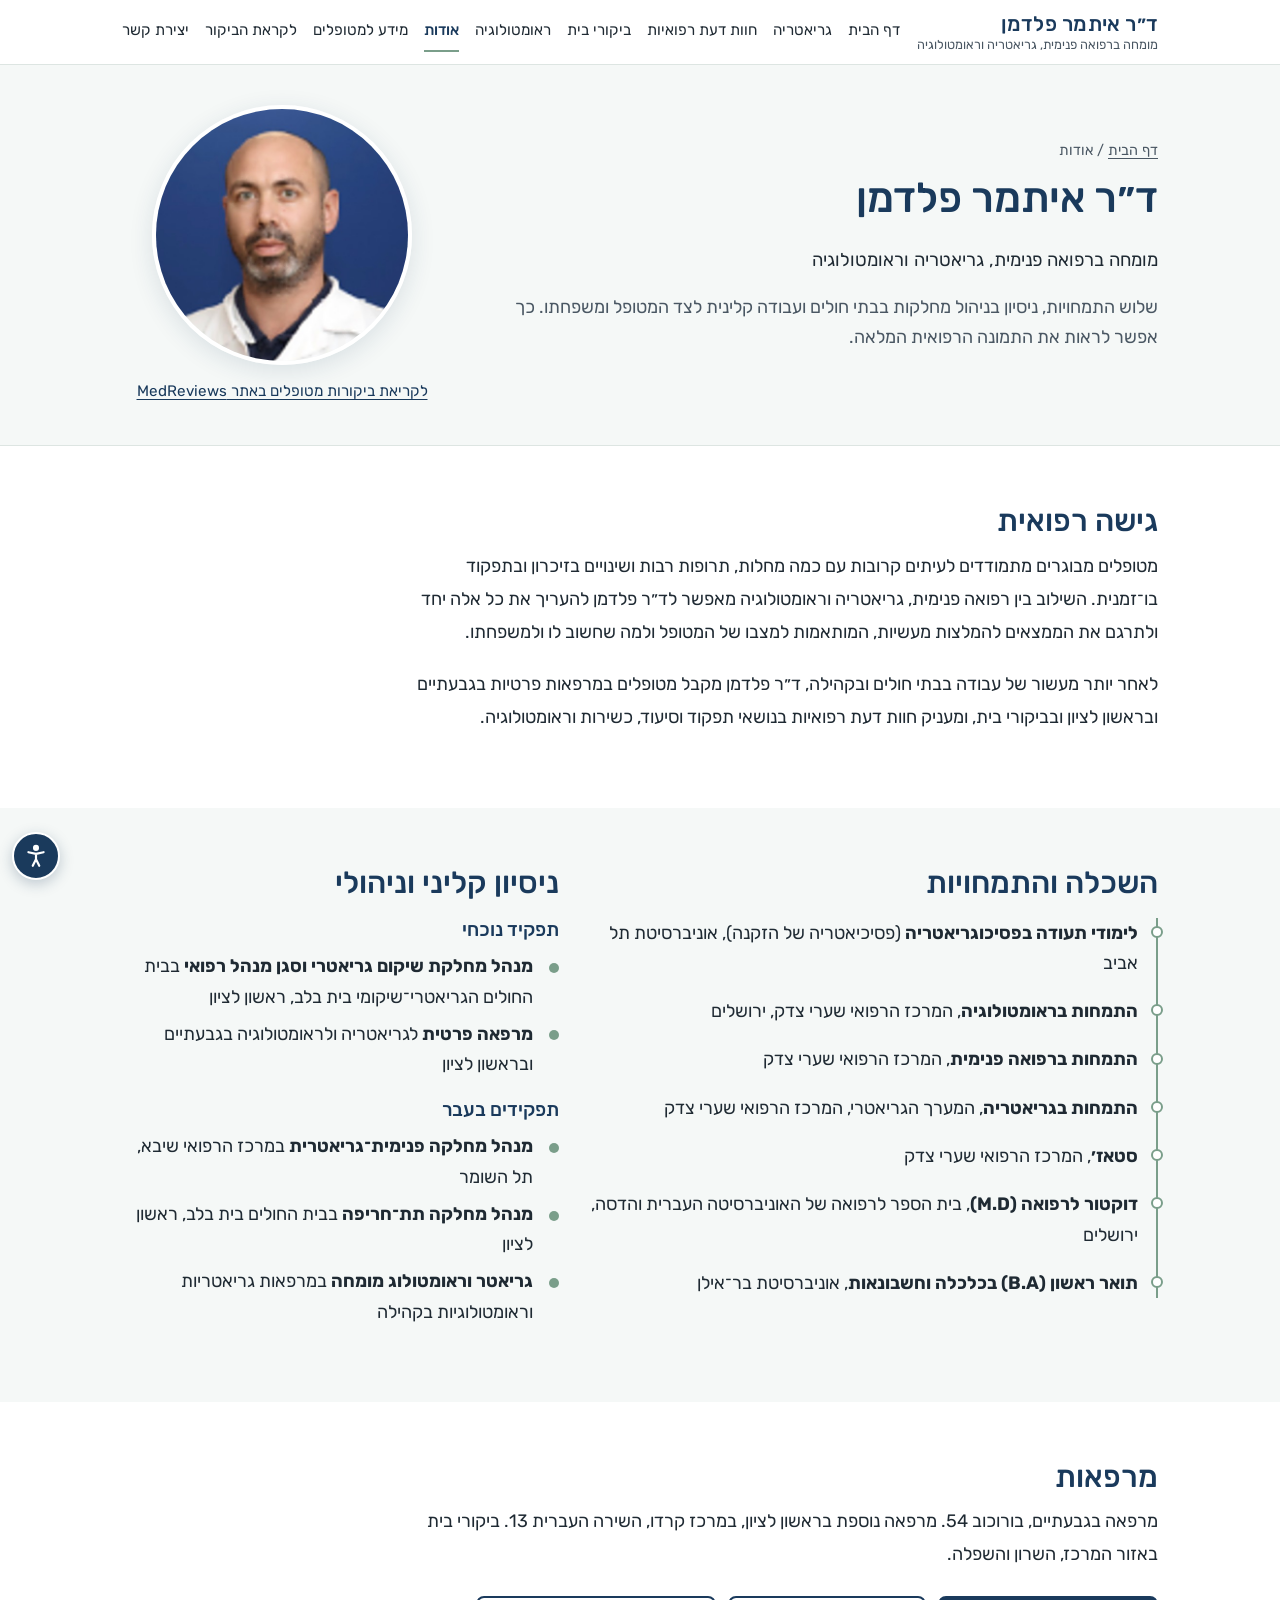
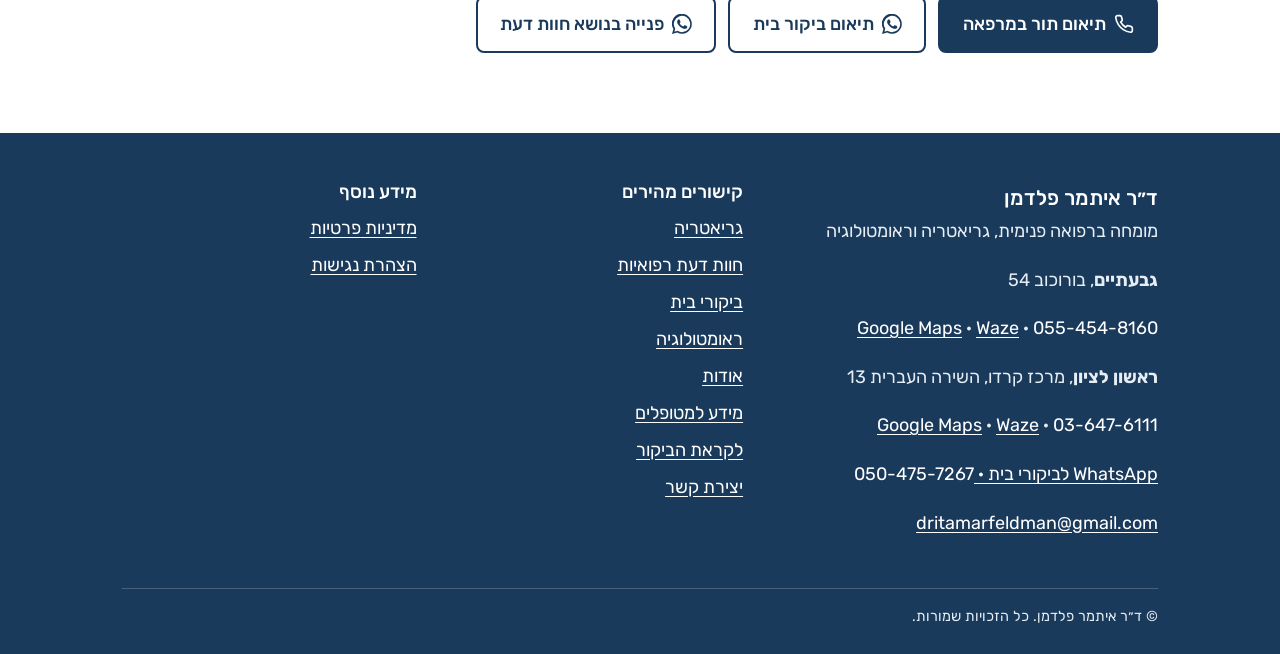
==== site/about/index.html @ 25ac4cb6 "Preview release (noindex) for sharing, approved by Dr. Feldman 2026-10-18 Co-Authored-By: Claude Opu" ====
<!doctype html>
<html lang="he" dir="rtl">
<head>
<meta charset="utf-8">
<meta name="viewport" content="width=device-width, initial-scale=1">
<meta name="robots" content="noindex, nofollow">
<title>אודות ד״ר איתמר פלדמן | רפואה פנימית, גריאטריה וראומטולוגיה</title>
<meta name="description" content="ד״ר איתמר פלדמן, מומחה ברפואה פנימית, גריאטריה וראומטולוגיה. בוגר האוניברסיטה העברית, התמחויות במרכז הרפואי שערי צדק, מנהל מחלקה בבית החולים בית בלב, ובעבר מנהל מחלקה פנימית־גריאטרית במרכז הרפואי שיבא.">
<meta name="theme-color" content="#1a3a5c">
<link rel="preconnect" href="https://fonts.googleapis.com">
<link rel="preconnect" href="https://fonts.gstatic.com" crossorigin>
<link rel="stylesheet" href="https://fonts.googleapis.com/css2?family=Rubik:wght@400;500&display=swap">
<link rel="stylesheet" href="../assets/style.css">
<link rel="icon" href="../assets/favicon.svg" type="image/svg+xml">
<script>try{(JSON.parse(localStorage.getItem("a11y"))||[]).forEach(function(c){document.documentElement.classList.add("a11y-"+c)})}catch(e){}</script>

</head>
<body>
<a class="skip-link" href="#main">דילוג לתוכן הראשי</a>
<button type="button" class="a11y-toggle" aria-expanded="false" aria-controls="a11y-panel" aria-label="התאמות נגישות"><svg viewBox="0 0 24 24" fill="none" stroke="currentColor" stroke-width="2" stroke-linecap="round" stroke-linejoin="round" aria-hidden="true"><circle cx="12" cy="4.5" r="1.8" fill="currentColor"/><path d="M5 8.5l7 1.5 7-1.5M12 10v5m0 0l-3 6m3-6l3 6"/></svg></button>
<div class="a11y-panel" id="a11y-panel" hidden role="dialog" aria-label="התאמות נגישות">
  <p class="sheet-title">התאמות נגישות</p>
  <button type="button" class="a11y-opt" data-a11y="contrast" aria-pressed="false">ניגודיות גבוהה</button>
  <button type="button" class="a11y-opt" data-a11y="links" aria-pressed="false">הדגשת קישורים</button>
  <button type="button" class="a11y-opt" data-a11y="text" aria-pressed="false">הגדלת טקסט</button>
  <button type="button" class="a11y-reset">איפוס</button>
  <a href="../accessibility/">הצהרת נגישות</a>
</div>
<header class="site-header">
  <div class="wrap header-row">
    <a class="logo" href="../" aria-label="ד״ר איתמר פלדמן, דף הבית">
      <span class="logo-name">ד״ר איתמר פלדמן</span>
      <span class="logo-sub">מומחה ברפואה פנימית, גריאטריה וראומטולוגיה</span>
    </a>
    <button class="menu-toggle" type="button" aria-expanded="false" aria-controls="main-nav"><svg viewBox="0 0 24 24" fill="none" stroke="currentColor" stroke-width="2" stroke-linecap="round" aria-hidden="true"><path d="M3 6h18M3 12h18M3 18h18"/></svg><span>תפריט</span></button>
    <nav id="main-nav" class="main-nav" aria-label="ניווט ראשי">
      <ul>
<li><a href="../">דף הבית</a></li>
<li><a href="../geriatrics/">גריאטריה</a></li>
<li><a href="../medical-opinions/">חוות דעת רפואיות</a></li>
<li><a href="../home-visits/">ביקורי בית</a></li>
<li><a href="../rheumatology/">ראומטולוגיה</a></li>
<li><a href="../about/" aria-current="page">אודות</a></li>
<li><a href="../patient-info/">מידע למטופלים</a></li>
<li><a href="../before-visit/">לקראת הביקור</a></li>
<li><a href="../contact/">יצירת קשר</a></li>
      </ul>
    </nav>
  </div>
</header>
<main id="main" tabindex="-1">
<header class="page-head">
  <div class="wrap hero-grid">
    <div>
      <p class="breadcrumb"><a href="../">דף הבית</a> / אודות</p>
      <h1>ד״ר איתמר פלדמן</h1>
      <p class="hero-spec">מומחה ברפואה פנימית, גריאטריה וראומטולוגיה</p>
      <p class="lead">שלוש התמחויות, ניסיון בניהול מחלקות בבתי חולים ועבודה קלינית לצד המטופל ומשפחתו. כך אפשר לראות את התמונה הרפואית המלאה.</p>
    </div>
    <div class="portrait-block">
      <img class="portrait" src="../assets/portrait.jpg" width="260" height="260" alt="ד״ר איתמר פלדמן">
      <a class="reviews-link" href="https://www.medreviews.co.il/provider/dr-feldman-itamar" rel="noopener" target="_blank" data-event="click_medreviews">לקריאת ביקורות מטופלים באתר MedReviews</a>
    </div>
  </div>
</header>

<section class="section">
  <div class="wrap prose">
    <h2>גישה רפואית</h2>
    <p>מטופלים מבוגרים מתמודדים לעיתים קרובות עם כמה מחלות, תרופות רבות ושינויים בזיכרון ובתפקוד בו־זמנית. השילוב בין רפואה פנימית, גריאטריה וראומטולוגיה מאפשר לד״ר פלדמן להעריך את כל אלה יחד ולתרגם את הממצאים להמלצות מעשיות, המותאמות למצבו של המטופל ולמה שחשוב לו ולמשפחתו.</p>
    <p>לאחר יותר מעשור של עבודה בבתי חולים ובקהילה, ד״ר פלדמן מקבל מטופלים במרפאות פרטיות בגבעתיים ובראשון לציון ובביקורי בית, ומעניק חוות דעת רפואיות בנושאי תפקוד וסיעוד, כשירות וראומטולוגיה.</p>
  </div>
</section>

<section class="section section-alt">
  <div class="wrap split">
    <div>
      <h2>השכלה והתמחויות</h2>
      <ul class="timeline">
        <li><strong>לימודי תעודה בפסיכוגריאטריה</strong> (פסיכיאטריה של הזקנה), אוניברסיטת תל אביב</li>
        <li><strong>התמחות בראומטולוגיה</strong>, המרכז הרפואי שערי צדק, ירושלים</li>
        <li><strong>התמחות ברפואה פנימית</strong>, המרכז הרפואי שערי צדק</li>
        <li><strong>התמחות בגריאטריה</strong>, המערך הגריאטרי, המרכז הרפואי שערי צדק</li>
        <li><strong>סטאז׳</strong>, המרכז הרפואי שערי צדק</li>
        <li><strong>דוקטור לרפואה (M.D)</strong>, בית הספר לרפואה של האוניברסיטה העברית והדסה, ירושלים</li>
        <li><strong>תואר ראשון (B.A) בכלכלה וחשבונאות</strong>, אוניברסיטת בר־אילן</li>
      </ul>
    </div>
    <div>
      <h2>ניסיון קליני וניהולי</h2>
      <h3>תפקיד נוכחי</h3>
      <ul class="checklist">
        <li><strong>מנהל מחלקת שיקום גריאטרי וסגן מנהל רפואי</strong> בבית החולים הגריאטרי־שיקומי בית בלב, ראשון לציון</li>
        <li><strong>מרפאה פרטית</strong> לגריאטריה ולראומטולוגיה בגבעתיים ובראשון לציון</li>
      </ul>
      <h3>תפקידים בעבר</h3>
      <ul class="checklist">
        <li><strong>מנהל מחלקה פנימית־גריאטרית</strong> במרכז הרפואי שיבא, תל השומר</li>
        <li><strong>מנהל מחלקה תת־חריפה</strong> בבית החולים בית בלב, ראשון לציון</li>
        <li><strong>גריאטר וראומטולוג מומחה</strong> במרפאות גריאטריות וראומטולוגיות בקהילה</li>
      </ul>
    </div>
  </div>
</section>

<section class="section">
  <div class="wrap prose">
    <h2>מרפאות</h2>
    <p>מרפאה בגבעתיים, בורוכוב 54. מרפאה נוספת בראשון לציון, במרכז קרדו, השירה העברית 13. ביקורי בית באזור המרכז, השרון והשפלה.</p>
    <div class="btn-stack">
      <a class="btn btn-primary" href="tel:+972554548160" data-event="click_phone_givatayim"><svg viewBox="0 0 24 24" fill="none" stroke="currentColor" stroke-width="2" stroke-linecap="round" stroke-linejoin="round" aria-hidden="true"><path d="M22 16.9v3a2 2 0 0 1-2.2 2 19.8 19.8 0 0 1-8.6-3.1 19.5 19.5 0 0 1-6-6A19.8 19.8 0 0 1 2.1 4.2 2 2 0 0 1 4.1 2h3a2 2 0 0 1 2 1.7c.1.9.4 1.8.7 2.7a2 2 0 0 1-.5 2.1L8 9.8a16 16 0 0 0 6 6l1.3-1.3a2 2 0 0 1 2.1-.4c.9.3 1.8.6 2.7.7a2 2 0 0 1 1.7 2z"/></svg>תיאום תור במרפאה</a>
      <a class="btn btn-outline" href="https://wa.me/972504757267?text=%D7%A9%D7%9C%D7%95%D7%9D%20%D7%93%D7%B4%D7%A8%20%D7%A4%D7%9C%D7%93%D7%9E%D7%9F%2C%20%D7%90%D7%A0%D7%99%20%D7%9E%D7%A2%D7%95%D7%A0%D7%99%D7%99%D7%9F%2F%D7%AA%20%D7%9C%D7%AA%D7%90%D7%9D%20%D7%91%D7%99%D7%A7%D7%95%D7%A8%20%D7%91%D7%99%D7%AA." data-event="click_whatsapp_home_visit"><svg viewBox="0 0 24 24" fill="currentColor" aria-hidden="true"><path d="M17.5 14.4c-.3-.1-1.7-.8-2-.9-.3-.1-.5-.1-.7.1-.2.3-.8.9-.9 1.1-.2.2-.3.2-.6.1-.3-.1-1.2-.5-2.3-1.4-.9-.8-1.4-1.7-1.6-2-.2-.3 0-.5.1-.6l.4-.5c.2-.2.2-.3.3-.5.1-.2 0-.4 0-.5l-.9-2.2c-.2-.6-.5-.5-.7-.5h-.6c-.2 0-.5.1-.8.4-.3.3-1 1-1 2.5s1.1 2.9 1.2 3.1c.1.2 2.1 3.2 5.1 4.5.7.3 1.3.5 1.7.6.7.2 1.4.2 1.9.1.6-.1 1.7-.7 2-1.4.2-.7.2-1.3.2-1.4-.1-.1-.3-.2-.6-.3zM12 21.8c-1.8 0-3.5-.5-5-1.4l-.4-.2-3.7 1 1-3.6-.2-.4A9.8 9.8 0 1 1 12 21.8zm8.4-18.2A11.8 11.8 0 0 0 1.7 17.9L0 24l6.3-1.7A11.8 11.8 0 0 0 23.8 12c0-3.2-1.2-6.1-3.4-8.4z"/></svg>תיאום ביקור בית</a>
      <a class="btn btn-outline" href="https://wa.me/972504757267?text=%D7%A9%D7%9C%D7%95%D7%9D%20%D7%93%D7%B4%D7%A8%20%D7%A4%D7%9C%D7%93%D7%9E%D7%9F%2C%20%D7%90%D7%A0%D7%99%20%D7%A4%D7%95%D7%A0%D7%94%20%D7%91%D7%A0%D7%95%D7%A9%D7%90%20%D7%97%D7%95%D7%95%D7%AA%20%D7%93%D7%A2%D7%AA%20%D7%A8%D7%A4%D7%95%D7%90%D7%99%D7%AA." data-event="click_whatsapp_medical_opinion"><svg viewBox="0 0 24 24" fill="currentColor" aria-hidden="true"><path d="M17.5 14.4c-.3-.1-1.7-.8-2-.9-.3-.1-.5-.1-.7.1-.2.3-.8.9-.9 1.1-.2.2-.3.2-.6.1-.3-.1-1.2-.5-2.3-1.4-.9-.8-1.4-1.7-1.6-2-.2-.3 0-.5.1-.6l.4-.5c.2-.2.2-.3.3-.5.1-.2 0-.4 0-.5l-.9-2.2c-.2-.6-.5-.5-.7-.5h-.6c-.2 0-.5.1-.8.4-.3.3-1 1-1 2.5s1.1 2.9 1.2 3.1c.1.2 2.1 3.2 5.1 4.5.7.3 1.3.5 1.7.6.7.2 1.4.2 1.9.1.6-.1 1.7-.7 2-1.4.2-.7.2-1.3.2-1.4-.1-.1-.3-.2-.6-.3zM12 21.8c-1.8 0-3.5-.5-5-1.4l-.4-.2-3.7 1 1-3.6-.2-.4A9.8 9.8 0 1 1 12 21.8zm8.4-18.2A11.8 11.8 0 0 0 1.7 17.9L0 24l6.3-1.7A11.8 11.8 0 0 0 23.8 12c0-3.2-1.2-6.1-3.4-8.4z"/></svg>פנייה בנושא חוות דעת</a>
    </div>
  </div>
</section>

</main>
<footer class="site-footer">
  <div class="wrap">
    <div class="footer-grid">
      <div>
        <p class="footer-brand">ד״ר איתמר פלדמן</p>
        <p>מומחה ברפואה פנימית, גריאטריה וראומטולוגיה</p>
        <div class="footer-clinic">
          <p class="mt-0"><strong>גבעתיים</strong>, בורוכוב 54</p>
          <p class="mt-0"><a href="tel:+972554548160" data-event="click_phone_givatayim"><span class="ltr">055-454-8160</span></a> · <a href="https://www.google.com/maps/search/?api=1&query=%D7%91%D7%95%D7%A8%D7%95%D7%9B%D7%95%D7%91%2054%2C%20%D7%92%D7%91%D7%A2%D7%AA%D7%99%D7%99%D7%9D" target="_blank" rel="noopener" data-event="click_navigation_givatayim">Google Maps</a> · <a href="https://waze.com/ul?q=%D7%91%D7%95%D7%A8%D7%95%D7%9B%D7%95%D7%91%2054%2C%20%D7%92%D7%91%D7%A2%D7%AA%D7%99%D7%99%D7%9D&navigate=yes" target="_blank" rel="noopener" data-event="click_navigation_givatayim">Waze</a></p>
        </div>
        <div class="footer-clinic">
          <p class="mt-0"><strong>ראשון לציון</strong>, מרכז קרדו, השירה העברית 13</p>
          <p class="mt-0"><a href="tel:+97236476111" data-event="click_phone_rishon"><span class="ltr">03-647-6111</span></a> · <a href="https://www.google.com/maps/search/?api=1&query=%D7%94%D7%A9%D7%99%D7%A8%D7%94%20%D7%94%D7%A2%D7%91%D7%A8%D7%99%D7%AA%2013%2C%20%D7%A8%D7%90%D7%A9%D7%95%D7%9F%20%D7%9C%D7%A6%D7%99%D7%95%D7%9F" target="_blank" rel="noopener" data-event="click_navigation_rishon">Google Maps</a> · <a href="https://waze.com/ul?q=%D7%94%D7%A9%D7%99%D7%A8%D7%94%20%D7%94%D7%A2%D7%91%D7%A8%D7%99%D7%AA%2013%2C%20%D7%A8%D7%90%D7%A9%D7%95%D7%9F%20%D7%9C%D7%A6%D7%99%D7%95%D7%9F&navigate=yes" target="_blank" rel="noopener" data-event="click_navigation_rishon">Waze</a></p>
        </div>
        <p><a href="https://wa.me/972504757267?text=%D7%A9%D7%9C%D7%95%D7%9D%20%D7%93%D7%B4%D7%A8%20%D7%A4%D7%9C%D7%93%D7%9E%D7%9F%2C%20%D7%90%D7%A0%D7%99%20%D7%9E%D7%A2%D7%95%D7%A0%D7%99%D7%99%D7%9F%2F%D7%AA%20%D7%9C%D7%AA%D7%90%D7%9D%20%D7%91%D7%99%D7%A7%D7%95%D7%A8%20%D7%91%D7%99%D7%AA." data-event="click_whatsapp_home">WhatsApp לביקורי בית · <span class="ltr">050-475-7267</span></a></p>
        <p><a href="mailto:dritamarfeldman@gmail.com" data-event="click_email">dritamarfeldman@gmail.com</a></p>
      </div>
      <nav aria-label="קישורים מהירים">
        <h2>קישורים מהירים</h2>
        <ul>
<li><a href="../geriatrics/">גריאטריה</a></li>
<li><a href="../medical-opinions/">חוות דעת רפואיות</a></li>
<li><a href="../home-visits/">ביקורי בית</a></li>
<li><a href="../rheumatology/">ראומטולוגיה</a></li>
<li><a href="../about/">אודות</a></li>
<li><a href="../patient-info/">מידע למטופלים</a></li>
<li><a href="../before-visit/">לקראת הביקור</a></li>
<li><a href="../contact/">יצירת קשר</a></li>
        </ul>
      </nav>
      <div>
        <h2>מידע נוסף</h2>
        <ul>
          <li><a href="../privacy/">מדיניות פרטיות</a></li>
          <li><a href="../accessibility/">הצהרת נגישות</a></li>
        </ul>
      </div>
    </div>
    <div class="footer-bottom">
      <span>© ד״ר איתמר פלדמן. כל הזכויות שמורות.</span>
    </div>
  </div>
</footer>
<nav class="action-bar" aria-label="פעולות מהירות">
  <button type="button" class="sheet-toggle" aria-expanded="false" aria-controls="sheet-call"><svg viewBox="0 0 24 24" fill="none" stroke="currentColor" stroke-width="2" stroke-linecap="round" stroke-linejoin="round" aria-hidden="true"><path d="M22 16.9v3a2 2 0 0 1-2.2 2 19.8 19.8 0 0 1-8.6-3.1 19.5 19.5 0 0 1-6-6A19.8 19.8 0 0 1 2.1 4.2 2 2 0 0 1 4.1 2h3a2 2 0 0 1 2 1.7c.1.9.4 1.8.7 2.7a2 2 0 0 1-.5 2.1L8 9.8a16 16 0 0 0 6 6l1.3-1.3a2 2 0 0 1 2.1-.4c.9.3 1.8.6 2.7.7a2 2 0 0 1 1.7 2z"/></svg><span>התקשרות</span></button>
  <button type="button" class="sheet-toggle" aria-expanded="false" aria-controls="sheet-wa"><svg viewBox="0 0 24 24" fill="currentColor" aria-hidden="true"><path d="M17.5 14.4c-.3-.1-1.7-.8-2-.9-.3-.1-.5-.1-.7.1-.2.3-.8.9-.9 1.1-.2.2-.3.2-.6.1-.3-.1-1.2-.5-2.3-1.4-.9-.8-1.4-1.7-1.6-2-.2-.3 0-.5.1-.6l.4-.5c.2-.2.2-.3.3-.5.1-.2 0-.4 0-.5l-.9-2.2c-.2-.6-.5-.5-.7-.5h-.6c-.2 0-.5.1-.8.4-.3.3-1 1-1 2.5s1.1 2.9 1.2 3.1c.1.2 2.1 3.2 5.1 4.5.7.3 1.3.5 1.7.6.7.2 1.4.2 1.9.1.6-.1 1.7-.7 2-1.4.2-.7.2-1.3.2-1.4-.1-.1-.3-.2-.6-.3zM12 21.8c-1.8 0-3.5-.5-5-1.4l-.4-.2-3.7 1 1-3.6-.2-.4A9.8 9.8 0 1 1 12 21.8zm8.4-18.2A11.8 11.8 0 0 0 1.7 17.9L0 24l6.3-1.7A11.8 11.8 0 0 0 23.8 12c0-3.2-1.2-6.1-3.4-8.4z"/></svg><span>WhatsApp</span></button>
  <a href="../contact/#form"><svg viewBox="0 0 24 24" fill="none" stroke="currentColor" stroke-width="2" stroke-linecap="round" stroke-linejoin="round" aria-hidden="true"><rect x="2" y="4" width="20" height="16" rx="2"/><path d="m22 7-10 6L2 7"/></svg><span>פנייה</span></a>
</nav>
<div class="sheet" id="sheet-call" hidden role="dialog" aria-label="לאיזו מרפאה להתקשר?">
  <p class="sheet-title">לאיזו מרפאה להתקשר?</p>
  <a class="btn btn-primary" href="tel:+972554548160" data-event="click_phone_givatayim"><svg viewBox="0 0 24 24" fill="none" stroke="currentColor" stroke-width="2" stroke-linecap="round" stroke-linejoin="round" aria-hidden="true"><path d="M22 16.9v3a2 2 0 0 1-2.2 2 19.8 19.8 0 0 1-8.6-3.1 19.5 19.5 0 0 1-6-6A19.8 19.8 0 0 1 2.1 4.2 2 2 0 0 1 4.1 2h3a2 2 0 0 1 2 1.7c.1.9.4 1.8.7 2.7a2 2 0 0 1-.5 2.1L8 9.8a16 16 0 0 0 6 6l1.3-1.3a2 2 0 0 1 2.1-.4c.9.3 1.8.6 2.7.7a2 2 0 0 1 1.7 2z"/></svg>גבעתיים <span class="ltr">055-454-8160</span></a>
  <a class="btn btn-outline" href="tel:+97236476111" data-event="click_phone_rishon"><svg viewBox="0 0 24 24" fill="none" stroke="currentColor" stroke-width="2" stroke-linecap="round" stroke-linejoin="round" aria-hidden="true"><path d="M22 16.9v3a2 2 0 0 1-2.2 2 19.8 19.8 0 0 1-8.6-3.1 19.5 19.5 0 0 1-6-6A19.8 19.8 0 0 1 2.1 4.2 2 2 0 0 1 4.1 2h3a2 2 0 0 1 2 1.7c.1.9.4 1.8.7 2.7a2 2 0 0 1-.5 2.1L8 9.8a16 16 0 0 0 6 6l1.3-1.3a2 2 0 0 1 2.1-.4c.9.3 1.8.6 2.7.7a2 2 0 0 1 1.7 2z"/></svg>ראשון לציון <span class="ltr">03-647-6111</span></a>
  <button type="button" class="sheet-close">סגירה</button>
</div>
<div class="sheet" id="sheet-wa" hidden role="dialog" aria-label="במה אפשר לעזור?">
  <p class="sheet-title">במה אפשר לעזור?</p>
  <a class="btn btn-primary" href="https://wa.me/972504757267?text=%D7%A9%D7%9C%D7%95%D7%9D%20%D7%93%D7%B4%D7%A8%20%D7%A4%D7%9C%D7%93%D7%9E%D7%9F%2C%20%D7%90%D7%A0%D7%99%20%D7%9E%D7%A2%D7%95%D7%A0%D7%99%D7%99%D7%9F%2F%D7%AA%20%D7%9C%D7%AA%D7%90%D7%9D%20%D7%91%D7%99%D7%A7%D7%95%D7%A8%20%D7%91%D7%99%D7%AA." data-event="click_whatsapp_home_visit"><svg viewBox="0 0 24 24" fill="currentColor" aria-hidden="true"><path d="M17.5 14.4c-.3-.1-1.7-.8-2-.9-.3-.1-.5-.1-.7.1-.2.3-.8.9-.9 1.1-.2.2-.3.2-.6.1-.3-.1-1.2-.5-2.3-1.4-.9-.8-1.4-1.7-1.6-2-.2-.3 0-.5.1-.6l.4-.5c.2-.2.2-.3.3-.5.1-.2 0-.4 0-.5l-.9-2.2c-.2-.6-.5-.5-.7-.5h-.6c-.2 0-.5.1-.8.4-.3.3-1 1-1 2.5s1.1 2.9 1.2 3.1c.1.2 2.1 3.2 5.1 4.5.7.3 1.3.5 1.7.6.7.2 1.4.2 1.9.1.6-.1 1.7-.7 2-1.4.2-.7.2-1.3.2-1.4-.1-.1-.3-.2-.6-.3zM12 21.8c-1.8 0-3.5-.5-5-1.4l-.4-.2-3.7 1 1-3.6-.2-.4A9.8 9.8 0 1 1 12 21.8zm8.4-18.2A11.8 11.8 0 0 0 1.7 17.9L0 24l6.3-1.7A11.8 11.8 0 0 0 23.8 12c0-3.2-1.2-6.1-3.4-8.4z"/></svg>תיאום ביקור בית</a>
  <a class="btn btn-outline" href="https://wa.me/972504757267?text=%D7%A9%D7%9C%D7%95%D7%9D%20%D7%93%D7%B4%D7%A8%20%D7%A4%D7%9C%D7%93%D7%9E%D7%9F%2C%20%D7%90%D7%A0%D7%99%20%D7%A4%D7%95%D7%A0%D7%94%20%D7%91%D7%A0%D7%95%D7%A9%D7%90%20%D7%97%D7%95%D7%95%D7%AA%20%D7%93%D7%A2%D7%AA%20%D7%A8%D7%A4%D7%95%D7%90%D7%99%D7%AA." data-event="click_whatsapp_medical_opinion"><svg viewBox="0 0 24 24" fill="currentColor" aria-hidden="true"><path d="M17.5 14.4c-.3-.1-1.7-.8-2-.9-.3-.1-.5-.1-.7.1-.2.3-.8.9-.9 1.1-.2.2-.3.2-.6.1-.3-.1-1.2-.5-2.3-1.4-.9-.8-1.4-1.7-1.6-2-.2-.3 0-.5.1-.6l.4-.5c.2-.2.2-.3.3-.5.1-.2 0-.4 0-.5l-.9-2.2c-.2-.6-.5-.5-.7-.5h-.6c-.2 0-.5.1-.8.4-.3.3-1 1-1 2.5s1.1 2.9 1.2 3.1c.1.2 2.1 3.2 5.1 4.5.7.3 1.3.5 1.7.6.7.2 1.4.2 1.9.1.6-.1 1.7-.7 2-1.4.2-.7.2-1.3.2-1.4-.1-.1-.3-.2-.6-.3zM12 21.8c-1.8 0-3.5-.5-5-1.4l-.4-.2-3.7 1 1-3.6-.2-.4A9.8 9.8 0 1 1 12 21.8zm8.4-18.2A11.8 11.8 0 0 0 1.7 17.9L0 24l6.3-1.7A11.8 11.8 0 0 0 23.8 12c0-3.2-1.2-6.1-3.4-8.4z"/></svg>פנייה בנושא חוות דעת</a>
  <a class="btn btn-outline" href="https://wa.me/972504757267?text=%D7%A9%D7%9C%D7%95%D7%9D%20%D7%93%D7%B4%D7%A8%20%D7%A4%D7%9C%D7%93%D7%9E%D7%9F%2C" data-event="click_whatsapp_general"><svg viewBox="0 0 24 24" fill="currentColor" aria-hidden="true"><path d="M17.5 14.4c-.3-.1-1.7-.8-2-.9-.3-.1-.5-.1-.7.1-.2.3-.8.9-.9 1.1-.2.2-.3.2-.6.1-.3-.1-1.2-.5-2.3-1.4-.9-.8-1.4-1.7-1.6-2-.2-.3 0-.5.1-.6l.4-.5c.2-.2.2-.3.3-.5.1-.2 0-.4 0-.5l-.9-2.2c-.2-.6-.5-.5-.7-.5h-.6c-.2 0-.5.1-.8.4-.3.3-1 1-1 2.5s1.1 2.9 1.2 3.1c.1.2 2.1 3.2 5.1 4.5.7.3 1.3.5 1.7.6.7.2 1.4.2 1.9.1.6-.1 1.7-.7 2-1.4.2-.7.2-1.3.2-1.4-.1-.1-.3-.2-.6-.3zM12 21.8c-1.8 0-3.5-.5-5-1.4l-.4-.2-3.7 1 1-3.6-.2-.4A9.8 9.8 0 1 1 12 21.8zm8.4-18.2A11.8 11.8 0 0 0 1.7 17.9L0 24l6.3-1.7A11.8 11.8 0 0 0 23.8 12c0-3.2-1.2-6.1-3.4-8.4z"/></svg>שאלה אחרת</a>
  <button type="button" class="sheet-close">סגירה</button>
</div>
<script src="../assets/main.js" defer></script>
</body>
</html>
---- site/assets/style.css ----
/* ד״ר איתמר פלדמן — mobile first, RTL. Logical properties only (inline-start = right in RTL). */
:root {
  --blue: #1a3a5c;
  --blue-dark: #12293f;
  --sage: #7a9e8a;
  --sage-light: #e8f0eb;
  --sage-text: #4d705e; /* sage dark enough for text: 4.8:1 or more on all light backgrounds (WCAG 1.4.3) */
  --bg: #ffffff;
  --bg-alt: #f5f8f7;
  --text: #1f2a33;
  --muted: #4a5763;
  --border: #dde5e2;
  --focus: #e0a526;
  --radius: 8px;
  --wrap: 1100px;
  --bar-h: 64px;
}

*, *::before, *::after { box-sizing: border-box; }
html { -webkit-text-size-adjust: 100%; scroll-behavior: smooth; scroll-padding-block: 80px calc(var(--bar-h) + 76px); }
@media (min-width: 900px) { html { scroll-padding-block: 80px 84px; } }
@media (prefers-reduced-motion: reduce) { html { scroll-behavior: auto; } * { transition: none !important; } }

body {
  margin: 0;
  font-family: "Rubik", "Arial Hebrew", Arial, sans-serif;
  font-size: 1.125rem;
  line-height: 1.7;
  color: var(--text);
  background: var(--bg);
  overflow-x: hidden;
  padding-block-end: var(--bar-h);
}
@media (min-width: 900px) { body { padding-block-end: 0; } }

img { max-width: 100%; height: auto; display: block; }
a { color: var(--blue); text-underline-offset: 3px; }
a:hover { color: var(--blue-dark); }
:focus-visible { outline: 3px solid var(--focus); outline-offset: 2px; border-radius: 4px; }

h1, h2, h3 { color: var(--blue); line-height: 1.25; font-weight: 500; margin: 0 0 .5em; }
h1 { font-size: 2rem; }
h2 { font-size: 1.6rem; }
h3 { font-size: 1.2rem; }
@media (min-width: 900px) { h1 { font-size: 2.6rem; } h2 { font-size: 1.9rem; } }
p { margin: 0 0 1em; }
ul { margin: 0 0 1em; padding-inline-start: 1.25em; }
li { margin-block-end: .35em; }

.skip-link { position: absolute; inset-inline-start: 1rem; inset-block-start: -100px; background: var(--blue); color: #fff; padding: .6rem 1rem; z-index: 100; border-radius: var(--radius); }
.skip-link:focus { inset-block-start: 1rem; color: #fff; }

.wrap { max-width: var(--wrap); margin-inline: auto; padding-inline: 16px; }
@media (min-width: 900px) { .wrap { padding-inline: 32px; } }

/* Header */
.site-header { position: sticky; top: 0; z-index: 50; background: rgba(255,255,255,.97); border-block-end: 1px solid var(--border); }
.header-row { display: flex; align-items: center; justify-content: space-between; gap: 1rem; min-height: 64px; }
.logo { text-decoration: none; color: var(--blue); display: flex; flex-direction: column; line-height: 1.2; }
.logo-name { font-size: 1.3rem; font-weight: 500; letter-spacing: .01em; }
.logo-sub { font-size: .8rem; color: var(--muted); font-weight: 400; }
.menu-toggle { background: none; border: 1px solid var(--border); border-radius: var(--radius); min-width: 48px; min-height: 48px; display: inline-flex; align-items: center; justify-content: center; cursor: pointer; color: var(--blue); font: inherit; gap: .4rem; padding-inline: .7rem; }
.menu-toggle svg { width: 22px; height: 22px; }
.main-nav { display: none; }
.main-nav.open { display: block; position: absolute; inset-inline: 0; top: 100%; background: #fff; border-block-end: 1px solid var(--border); box-shadow: 0 8px 24px rgba(26,58,92,.08); }
.main-nav ul { list-style: none; margin: 0; padding: .5rem 16px 1rem; }
.main-nav li { margin: 0; }
.main-nav a { display: block; padding: .75rem .25rem; text-decoration: none; color: var(--text); border-block-end: 1px solid var(--bg-alt); min-height: 48px; }
.main-nav a[aria-current="page"] { color: var(--blue); font-weight: 500; border-inline-start: 3px solid var(--sage); padding-inline-start: .6rem; }
@media (min-width: 1100px) {
  .menu-toggle { display: none; }
  .logo { white-space: nowrap; }
  .main-nav, .main-nav.open { display: block; position: static; box-shadow: none; border: 0; background: none; flex: 1; }
  .main-nav ul { display: flex; flex-wrap: nowrap; justify-content: flex-end; gap: 0 1rem; padding: 0; white-space: nowrap; }
  .main-nav a { border: 0; padding: .4rem 0; font-size: .95rem; min-height: 0; }
  .main-nav a[aria-current="page"] { padding-inline-start: 0; border-inline-start: 0; border-block-end: 2px solid var(--sage); }
}

/* Buttons */
.btn { display: inline-flex; align-items: center; justify-content: center; gap: .5rem; min-height: 52px; padding: .7rem 1.4rem; border-radius: var(--radius); font: inherit; font-weight: 500; text-decoration: none; border: 2px solid var(--blue); cursor: pointer; transition: background .2s, color .2s; text-align: center; }
.btn-primary { background: var(--blue); color: #fff; }
.btn-primary:hover { background: var(--blue-dark); color: #fff; }
.btn-outline { background: #fff; color: var(--blue); }
.btn-outline:hover { background: var(--bg-alt); }
.btn svg { width: 20px; height: 20px; flex: none; }
.btn-stack { display: grid; gap: .75rem; margin-block: 1.5rem; }
@media (min-width: 700px) { .btn-stack { display: flex; flex-wrap: wrap; } }

/* Sections */
.section { padding-block: 56px; }
.section-alt { background: var(--bg-alt); }
.section-head { max-width: 46rem; margin-block-end: 2rem; }
.eyebrow { display: inline-block; color: var(--sage-text); font-weight: 500; font-size: .95rem; margin-block-end: .3rem; }
.accent-line { display: block; width: 48px; height: 3px; background: var(--sage); border-radius: 2px; margin-block-end: 1rem; }
.lead { font-size: 1.12rem; color: var(--muted); }

/* Hero */
.hero { padding-block: 40px 56px; background: linear-gradient(180deg, var(--bg-alt) 0%, #fff 100%); }
.hero-grid { display: grid; gap: 2rem; align-items: center; }
.hero h1 { margin-block-end: .2em; }
.hero-spec { font-size: 1.15rem; color: var(--text); margin-block-end: 1rem; }
.hero-tagline { font-size: 1.3rem; color: var(--blue); font-weight: 500; border-inline-start: 3px solid var(--sage); padding-inline-start: .8rem; margin-block-end: 1rem; }
.portrait { width: 180px; height: 180px; border-radius: 50%; object-fit: cover; border: 4px solid #fff; box-shadow: 0 6px 24px rgba(26,58,92,.12); margin-inline: auto; }
@media (min-width: 900px) {
  .hero-grid { grid-template-columns: 1fr 320px; }
  .portrait { width: 260px; height: 260px; }
}

/* Cards */
.cards { display: grid; gap: 1rem; }
@media (min-width: 700px) { .cards { grid-template-columns: repeat(2, 1fr); } }
@media (min-width: 1000px) { .cards-4 { grid-template-columns: repeat(4, 1fr); } .cards-3 { grid-template-columns: repeat(3, 1fr); } }
.card { background: #fff; border: 1px solid var(--border); border-radius: var(--radius); padding: 1.4rem; display: flex; flex-direction: column; }
.card h3 { margin-block-end: .4rem; }
.card p { color: var(--muted); flex: 1; }
.card .more { font-weight: 500; text-decoration: none; display: inline-flex; align-items: center; gap: .3rem; min-height: 44px; }
.card .more::after { content: "←"; }
.card-quiet { border-style: dashed; }
.card-icon { width: 40px; height: 40px; border-radius: 50%; background: var(--sage-light); color: var(--blue); display: inline-flex; align-items: center; justify-content: center; margin-block-end: .8rem; }
.card-icon svg { width: 22px; height: 22px; }

/* Two column content */
.split { display: grid; gap: 2rem; }
@media (min-width: 900px) { .split { grid-template-columns: 1.3fr 1fr; align-items: start; } }

.checklist { list-style: none; padding: 0; }
.checklist li { position: relative; padding-inline-start: 1.6rem; }
.checklist li::before { content: ""; position: absolute; inset-inline-start: 0; top: .65em; width: 10px; height: 10px; border-radius: 50%; background: var(--sage); }

.chips { display: flex; flex-wrap: wrap; gap: .5rem; list-style: none; padding: 0; }
.chips li { margin: 0; background: #fff; border: 1px solid var(--border); border-radius: 999px; padding: .3rem .9rem; font-size: .95rem; }

.note { background: var(--sage-light); border-inline-start: 4px solid var(--sage); padding: 1rem 1.2rem; border-radius: var(--radius); }
.draft-note { background: #fff8e6; border: 1px dashed #d9a400; padding: 1rem 1.2rem; border-radius: var(--radius); }

.ordered { counter-reset: n; list-style: none; padding: 0; }
.ordered > li { counter-increment: n; position: relative; padding-inline-start: 3rem; margin-block-end: 1.5rem; }
.ordered > li::before { content: counter(n); position: absolute; inset-inline-start: 0; top: 0; width: 2.1rem; height: 2.1rem; border-radius: 50%; background: var(--blue); color: #fff; display: flex; align-items: center; justify-content: center; font-weight: 500; }

/* Page header */
.page-head { background: var(--bg-alt); padding-block: 40px; border-block-end: 1px solid var(--border); }
.page-head p { max-width: 46rem; }
.breadcrumb { font-size: .9rem; color: var(--muted); margin-block-end: .5rem; }
.breadcrumb a { color: var(--muted); }

/* FAQ / guides */
details { border: 1px solid var(--border); border-radius: var(--radius); background: #fff; margin-block-end: .75rem; }
summary { cursor: pointer; padding: 1rem 1.2rem; font-weight: 500; color: var(--blue); list-style: none; min-height: 48px; display: flex; justify-content: space-between; gap: 1rem; }
summary::-webkit-details-marker { display: none; }
summary::after { content: "+"; font-size: 1.3rem; line-height: 1; color: var(--sage-text); }
details[open] summary::after { content: "−"; }
details > div { padding: 0 1.2rem 1rem; }

/* Contact */
.contact-grid { display: grid; gap: 1rem; }
@media (min-width: 900px) { .contact-grid { grid-template-columns: repeat(2, 1fr); } }
.contact-card { background: #fff; border: 1px solid var(--border); border-radius: var(--radius); padding: 1.4rem; }
.contact-card h3 { display: flex; align-items: center; gap: .5rem; }
.contact-line { display: flex; align-items: center; gap: .6rem; min-height: 44px; }
.contact-line svg { width: 20px; height: 20px; color: var(--sage); flex: none; }
.ltr { direction: ltr; unicode-bidi: isolate; display: inline-block; }

/* Form */
form { display: grid; gap: 1rem; }
label { display: block; font-weight: 500; margin-block-end: .3rem; }
.req { color: #a33; }
input, select, textarea { width: 100%; font: inherit; color: var(--text); padding: .75rem .9rem; border: 1px solid #7d8d88; border-radius: var(--radius); background: #fff; min-height: 52px; }
input:focus, select:focus, textarea:focus { outline: none; border: 2px solid var(--blue); padding: calc(.75rem - 1px) calc(.9rem - 1px); }
input[type="tel"], input[type="email"] { text-align: right; }
textarea { min-height: 120px; resize: vertical; }
.field-error { color: #a33; font-size: .95rem; margin-block-start: .3rem; }
.hint { font-size: .95rem; color: var(--muted); }
.hp { position: absolute; inset-inline-start: -9999px; width: 1px; height: 1px; overflow: hidden; }
.form-status { padding: 1rem; border-radius: var(--radius); background: var(--sage-light); }

/* Footer */
.site-footer { background: var(--blue); color: #e6edf3; padding-block: 48px 24px; margin-block-start: 0; }
.site-footer a { color: #fff; }
.footer-grid { display: grid; gap: 2rem; }
@media (min-width: 900px) { .footer-grid { grid-template-columns: 1.3fr 1fr 1fr; } }
.site-footer h2 { color: #fff; font-size: 1.15rem; }
.site-footer ul { list-style: none; padding: 0; }
.site-footer li { margin-block-end: .4rem; }
.footer-brand { font-size: 1.3rem; color: #fff; font-weight: 500; margin: 0; }
.footer-bottom { border-block-start: 1px solid rgba(255,255,255,.2); margin-block-start: 2rem; padding-block-start: 1rem; font-size: .9rem; display: flex; flex-wrap: wrap; gap: .5rem 1.5rem; justify-content: space-between; }

/* Mobile action bar */
.action-bar { position: fixed; inset-inline: 0; bottom: 0; z-index: 60; display: grid; grid-template-columns: repeat(3, minmax(0, 1fr)); background: #fff; border-block-start: 1px solid var(--border); box-shadow: 0 -4px 16px rgba(26,58,92,.08); padding-bottom: env(safe-area-inset-bottom); }
.action-bar a, .action-bar button { font: inherit; background: none; border: 0; cursor: pointer; display: flex; flex-direction: column; align-items: center; justify-content: center; gap: 2px; min-height: var(--bar-h); text-decoration: none; color: var(--blue); font-size: .85rem; font-weight: 500; }
.action-bar > * + * { border-inline-start: 1px solid var(--border) !important; }
.action-bar svg { width: 22px; height: 22px; }
@media (min-width: 900px) { .action-bar { display: none; } }

.portrait-block { display: flex; flex-direction: column; align-items: center; gap: .9rem; text-align: center; }
.reviews-link { white-space: nowrap; font-size: .95rem; color: var(--blue); text-decoration: underline; text-underline-offset: 3px; }
.mt-0 { margin-block-start: 0; }

/* long-form reading pages */
.prose > * { max-width: 760px; }
.prose p, .prose li { line-height: 1.85; }
.prose h2 { margin-block-end: .6rem; }
.prose .checklist { margin-block: .4rem 1rem; }
.prose .checklist li { margin-block-end: .35rem; }
.prose .note { margin-block: 1.2rem; }
.summary h2 { margin-block: 0 .5rem; font-size: 1.2rem; }
.toc { margin-block-start: 1.5rem; }
.toc li { padding: 0; }
.toc a { display: block; padding: .45rem 1rem; text-decoration: none; color: var(--blue); }
.toc a:hover, .toc a:focus-visible { background: var(--sage-light); border-radius: 999px; }
/* anchor offset under the sticky header comes from scroll-padding on html */

/* mobile choice sheets (call / WhatsApp) */
.sheet { position: fixed; inset-inline: 0; bottom: calc(var(--bar-h) + env(safe-area-inset-bottom)); z-index: 70; background: #fff; border-radius: 16px 16px 0 0; box-shadow: 0 -8px 32px rgba(26,58,92,.18); padding: 1.2rem 16px 1rem; display: grid; gap: .7rem; }
.sheet[hidden] { display: none; }
.sheet-title { margin: 0 0 .2rem; font-weight: 600; color: var(--blue); font-size: 1.1rem; }
.sheet .btn { margin: 0; }
.sheet-close { font: inherit; background: none; border: 0; color: var(--muted); padding: .6rem; cursor: pointer; text-decoration: underline; }
@media (min-width: 900px) { .sheet { display: none !important; } }
.map-links { display: flex; flex-wrap: wrap; gap: .6rem; margin-block-start: .8rem; }
.btn-sm { padding: .5rem 1rem; min-height: 0; font-size: .95rem; }
.footer-clinic { margin-block-end: .9rem; }

@media print {
  .site-header, .site-footer, .action-bar, .sheet, .no-print, .map-links, .breadcrumb { display: none !important; }
  body { padding: 0 !important; }
  .section, .page-head { padding-block: .6rem !important; background: none !important; }
}

/* about: education timeline */
.timeline { list-style: none; padding: 0; margin: 0; border-inline-start: 2px solid var(--sage); }
.timeline li { display: block; padding-inline-start: 1.1rem; margin-block-end: 1.1rem; position: relative; }
.timeline li::before { content: ""; position: absolute; inset-inline-start: -7px; top: .45em; width: 12px; height: 12px; border-radius: 50%; background: #fff; border: 2px solid var(--sage); }
.tl-years { font-size: .9rem; color: var(--muted); direction: ltr; text-align: end; justify-self: start; }

/* accessibility button + panel */
.a11y-toggle { position: fixed; z-index: 65; inset-inline-end: 12px; bottom: calc(var(--bar-h) + 12px + env(safe-area-inset-bottom)); width: 48px; height: 48px; border-radius: 50%; border: 2px solid #fff; background: var(--blue); color: #fff; display: flex; align-items: center; justify-content: center; cursor: pointer; box-shadow: 0 4px 14px rgba(26,58,92,.25); padding: 0; }
.a11y-toggle svg { width: 26px; height: 26px; }
.a11y-panel { position: fixed; z-index: 75; inset-inline-end: 12px; bottom: calc(var(--bar-h) + 70px + env(safe-area-inset-bottom)); width: min(280px, calc(100vw - 24px)); background: #fff; border: 1px solid var(--border); border-radius: 12px; box-shadow: 0 8px 32px rgba(26,58,92,.2); padding: 1rem; display: grid; gap: .5rem; }
.a11y-panel[hidden] { display: none; }
.a11y-opt, .a11y-reset { font: inherit; text-align: start; min-height: 44px; padding: .5rem .9rem; border: 2px solid var(--blue); border-radius: var(--radius); background: #fff; color: var(--blue); cursor: pointer; }
.a11y-opt[aria-pressed="true"] { background: var(--blue); color: #fff; }
.a11y-opt[aria-pressed="true"]::after { content: " ✓"; }
.a11y-reset { border-color: var(--border); color: var(--muted); }
.a11y-panel a { padding: .3rem .2rem; }
@media (min-width: 900px) {
  .a11y-toggle { bottom: 20px; }
  .a11y-panel { bottom: 80px; }
}
@media print { .a11y-toggle, .a11y-panel { display: none !important; } }

/* larger text */
html.a11y-text { font-size: 120%; }

/* link highlighting (also part of high contrast) */
html.a11y-links a:not(.btn), html.a11y-contrast a:not(.btn) { text-decoration: underline !important; text-decoration-thickness: 2px !important; text-underline-offset: 3px; }
html.a11y-links a:not(.btn) { background: #fff3a8; color: #000 !important; }

/* high contrast: black background, white text, yellow links and buttons (works for low vision and colour blindness) */
html.a11y-contrast { --blue: #ffd400; --blue-dark: #ffd400; --sage: #ffd400; --sage-text: #ffd400; --sage-light: #000; --bg: #000; --bg-alt: #000; --text: #fff; --muted: #fff; --border: #fff; --focus: #00e5ff; }
html.a11y-contrast body, html.a11y-contrast .site-header, html.a11y-contrast .site-footer, html.a11y-contrast .hero,
html.a11y-contrast .page-head, html.a11y-contrast .section, html.a11y-contrast .card, html.a11y-contrast details,
html.a11y-contrast .note, html.a11y-contrast .sheet, html.a11y-contrast .a11y-panel, html.a11y-contrast .action-bar,
html.a11y-contrast .main-nav, html.a11y-contrast .contact-card, html.a11y-contrast input, html.a11y-contrast select,
html.a11y-contrast textarea, html.a11y-contrast .chips li, html.a11y-contrast .a11y-opt, html.a11y-contrast .a11y-reset,
html.a11y-contrast .menu-toggle { background: #000 !important; color: #fff !important; border-color: #fff !important; box-shadow: none !important; }
html.a11y-contrast a:not(.btn), html.a11y-contrast summary, html.a11y-contrast h1, html.a11y-contrast h2, html.a11y-contrast h3,
html.a11y-contrast .action-bar a, html.a11y-contrast .action-bar button { color: #ffd400 !important; }
html.a11y-contrast.a11y-links a:not(.btn) { background: none; color: #ffd400 !important; }
html.a11y-contrast .btn-primary, html.a11y-contrast .a11y-opt[aria-pressed="true"], html.a11y-contrast .a11y-toggle { background: #ffd400 !important; color: #000 !important; border-color: #ffd400 !important; }
html.a11y-contrast .btn-outline { background: #000 !important; color: #ffd400 !important; border-color: #ffd400 !important; }
html.a11y-contrast .field-error { color: #ff8a8a !important; }
html.a11y-text .main-nav ul { flex-wrap: wrap; white-space: normal; row-gap: .2rem; }
html.a11y-text .action-bar a, html.a11y-text .action-bar button { font-size: .8rem; }
.action-bar { overflow: hidden; }
.action-bar > * { min-width: 0; padding-inline: 2px; }
.contact-grid > * { min-width: 0; }
.contact-card a[href^="mailto:"], .site-footer a[href^="mailto:"] { overflow-wrap: anywhere; }
.menu-toggle svg, .btn svg, .action-bar svg, .a11y-toggle svg { flex-shrink: 0; }
html[class*="a11y-"] *, html[class*="a11y-"] *::before, html[class*="a11y-"] *::after { transition: none !important; }

.sr-only { position: absolute !important; width: 1px; height: 1px; padding: 0; margin: -1px; overflow: hidden; clip: rect(0 0 0 0); white-space: nowrap; border: 0; }
/* large browser font settings (WCAG 1.4.4): let long words and rows wrap instead of overflowing */
.reviews-link { white-space: normal; }
.prose a[href^="mailto:"], .chips li, .btn, .action-bar span { overflow-wrap: anywhere; }
.btn-stack > *, .hero-grid > *, .split > * { min-width: 0; max-width: 100%; }
@media (max-width: 1099px) { .header-row { flex-wrap: wrap; } }
@media (min-width: 1100px) { .main-nav ul { flex-wrap: wrap; } }
.cards > * { min-width: 0; }
h1, h2, h3, summary, .card, .prose li { overflow-wrap: anywhere; }
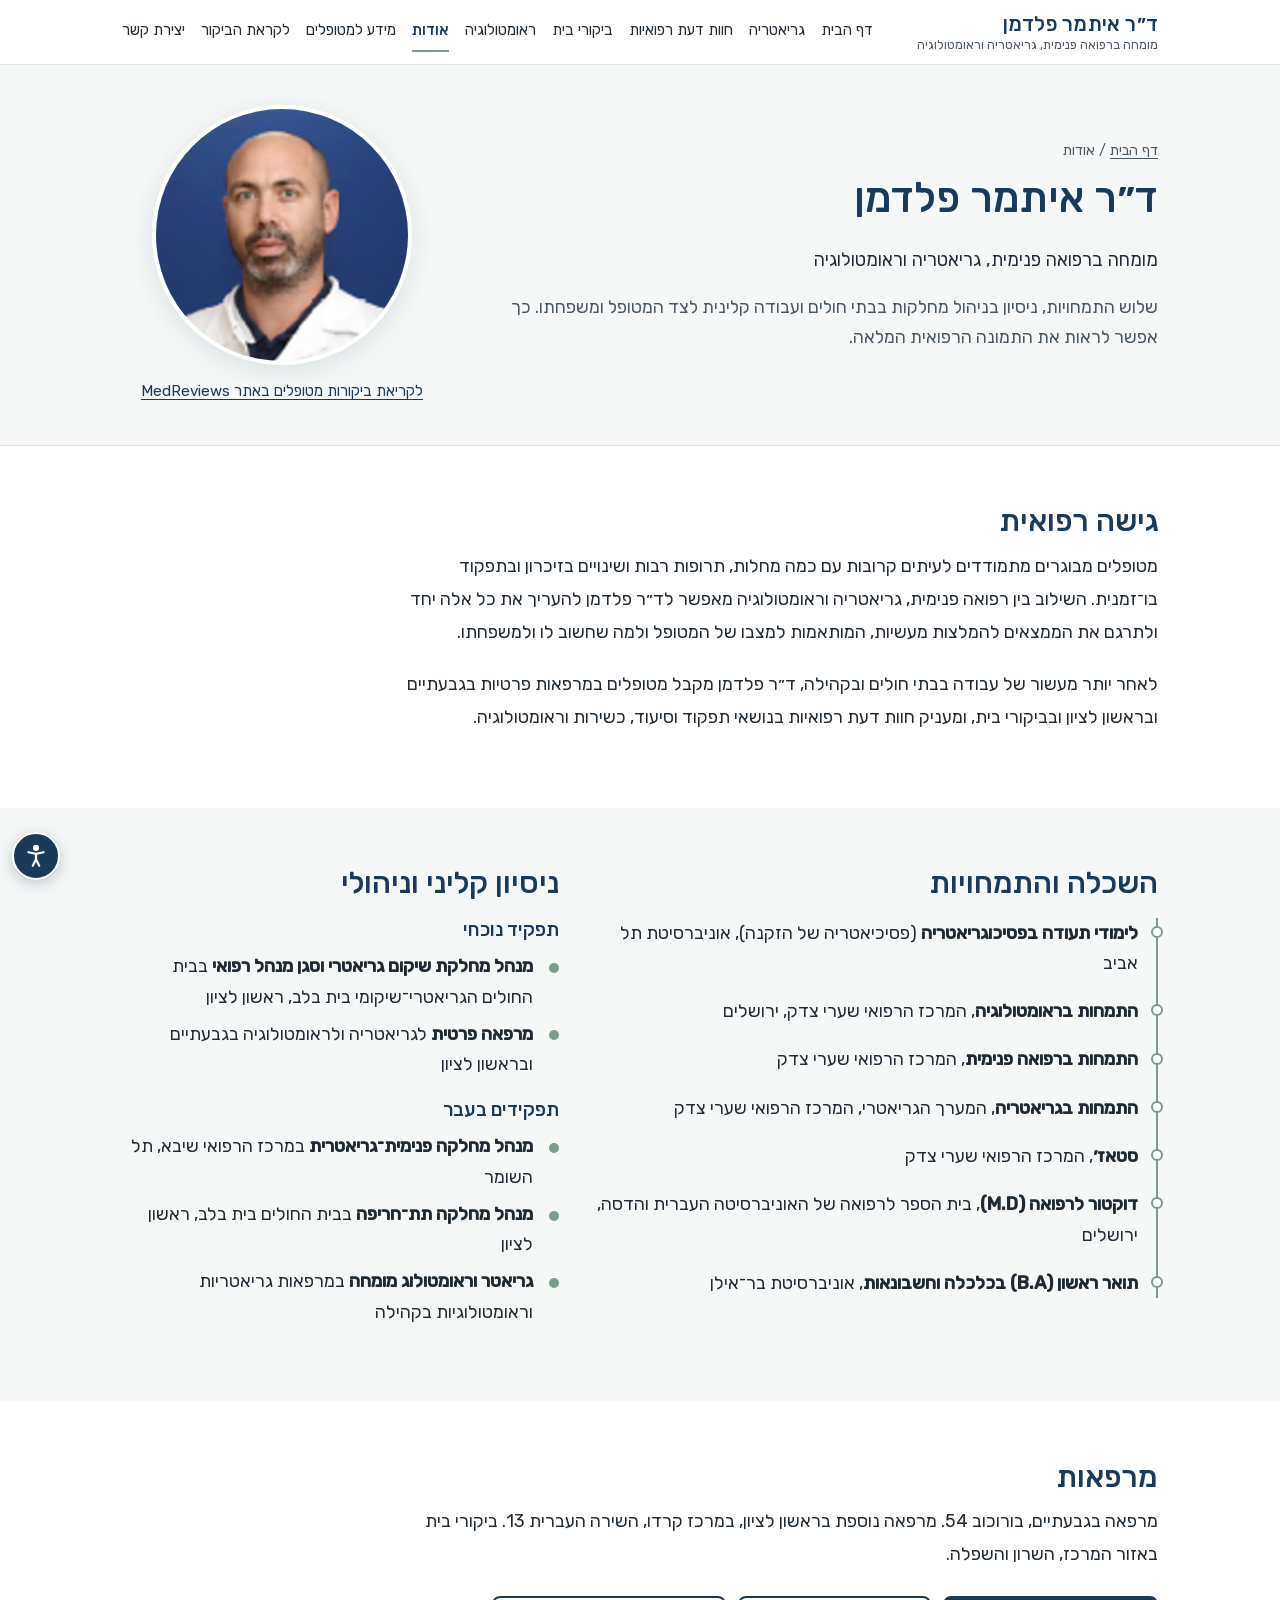
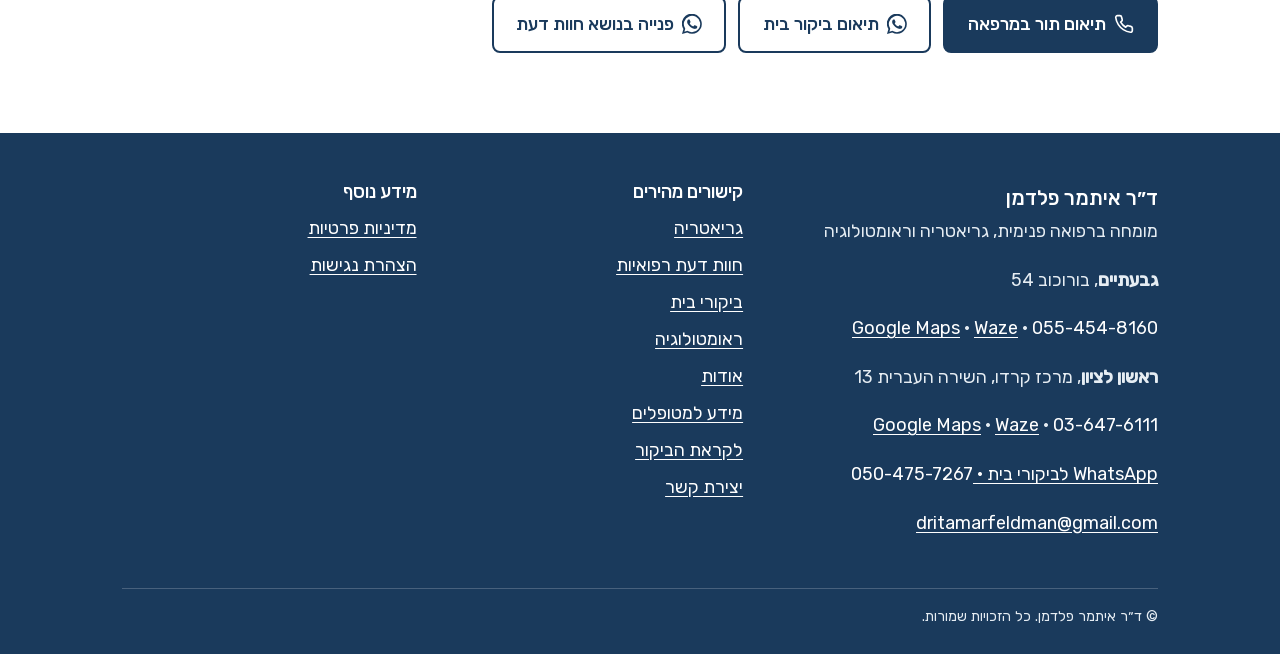
==== commit ecf3a53e: "Self-hosted font, privacy policy update; approved by Dr. Feldman 2026-10-23 Co-Authored-By: Claude O" ====
--- a/site/about/index.html
+++ b/site/about/index.html
@@ -3,13 +3,10 @@
 <head>
 <meta charset="utf-8">
 <meta name="viewport" content="width=device-width, initial-scale=1">
-<meta name="robots" content="noindex, nofollow">
 <title>אודות ד״ר איתמר פלדמן | רפואה פנימית, גריאטריה וראומטולוגיה</title>
 <meta name="description" content="ד״ר איתמר פלדמן, מומחה ברפואה פנימית, גריאטריה וראומטולוגיה. בוגר האוניברסיטה העברית, התמחויות במרכז הרפואי שערי צדק, מנהל מחלקה בבית החולים בית בלב, ובעבר מנהל מחלקה פנימית־גריאטרית במרכז הרפואי שיבא.">
 <meta name="theme-color" content="#1a3a5c">
-<link rel="preconnect" href="https://fonts.googleapis.com">
-<link rel="preconnect" href="https://fonts.gstatic.com" crossorigin>
-<link rel="stylesheet" href="https://fonts.googleapis.com/css2?family=Rubik:wght@400;500&display=swap">
+<link rel="preload" href="../assets/fonts/rubik-hebrew.woff2" as="font" type="font/woff2" crossorigin>
 <link rel="stylesheet" href="../assets/style.css">
 <link rel="icon" href="../assets/favicon.svg" type="image/svg+xml">
 <script>try{(JSON.parse(localStorage.getItem("a11y"))||[]).forEach(function(c){document.documentElement.classList.add("a11y-"+c)})}catch(e){}</script>
@@ -177,6 +174,7 @@
   <a class="btn btn-outline" href="https://wa.me/972504757267?text=%D7%A9%D7%9C%D7%95%D7%9D%20%D7%93%D7%B4%D7%A8%20%D7%A4%D7%9C%D7%93%D7%9E%D7%9F%2C" data-event="click_whatsapp_general"><svg viewBox="0 0 24 24" fill="currentColor" aria-hidden="true"><path d="M17.5 14.4c-.3-.1-1.7-.8-2-.9-.3-.1-.5-.1-.7.1-.2.3-.8.9-.9 1.1-.2.2-.3.2-.6.1-.3-.1-1.2-.5-2.3-1.4-.9-.8-1.4-1.7-1.6-2-.2-.3 0-.5.1-.6l.4-.5c.2-.2.2-.3.3-.5.1-.2 0-.4 0-.5l-.9-2.2c-.2-.6-.5-.5-.7-.5h-.6c-.2 0-.5.1-.8.4-.3.3-1 1-1 2.5s1.1 2.9 1.2 3.1c.1.2 2.1 3.2 5.1 4.5.7.3 1.3.5 1.7.6.7.2 1.4.2 1.9.1.6-.1 1.7-.7 2-1.4.2-.7.2-1.3.2-1.4-.1-.1-.3-.2-.6-.3zM12 21.8c-1.8 0-3.5-.5-5-1.4l-.4-.2-3.7 1 1-3.6-.2-.4A9.8 9.8 0 1 1 12 21.8zm8.4-18.2A11.8 11.8 0 0 0 1.7 17.9L0 24l6.3-1.7A11.8 11.8 0 0 0 23.8 12c0-3.2-1.2-6.1-3.4-8.4z"/></svg>שאלה אחרת</a>
   <button type="button" class="sheet-close">סגירה</button>
 </div>
+
 <script src="../assets/main.js" defer></script>
 </body>
 </html>
--- a/site/assets/style.css
+++ b/site/assets/style.css
@@ -14,6 +14,24 @@
   --radius: 8px;
   --wrap: 1100px;
   --bar-h: 64px;
+}
+
+/* Rubik (SIL OFL), self-hosted so no visitor request goes to Google. One variable file covers weights 400–500. */
+@font-face {
+  font-family: "Rubik";
+  font-style: normal;
+  font-weight: 400 500;
+  font-display: swap;
+  src: url(fonts/rubik-hebrew.woff2) format("woff2");
+  unicode-range: U+0307-0308, U+0590-05FF, U+200C-2010, U+20AA, U+25CC, U+FB1D-FB4F;
+}
+@font-face {
+  font-family: "Rubik";
+  font-style: normal;
+  font-weight: 400 500;
+  font-display: swap;
+  src: url(fonts/rubik-latin.woff2) format("woff2");
+  unicode-range: U+0000-00FF, U+0131, U+0152-0153, U+02BB-02BC, U+02C6, U+02DA, U+02DC, U+0304, U+0308, U+0329, U+2000-206F, U+20AC, U+2122, U+2191, U+2193, U+2212, U+2215, U+FEFF, U+FFFD;
 }
 
 *, *::before, *::after { box-sizing: border-box; }
@@ -233,9 +251,9 @@
 .tl-years { font-size: .9rem; color: var(--muted); direction: ltr; text-align: end; justify-self: start; }
 
 /* accessibility button + panel */
-.a11y-toggle { position: fixed; z-index: 65; inset-inline-end: 12px; bottom: calc(var(--bar-h) + 12px + env(safe-area-inset-bottom)); width: 48px; height: 48px; border-radius: 50%; border: 2px solid #fff; background: var(--blue); color: #fff; display: flex; align-items: center; justify-content: center; cursor: pointer; box-shadow: 0 4px 14px rgba(26,58,92,.25); padding: 0; }
+.a11y-toggle { position: fixed; z-index: 65; inset-inline-end: 12px; bottom: calc(var(--bar-h) + var(--consent-h, 0px) + 12px + env(safe-area-inset-bottom)); width: 48px; height: 48px; border-radius: 50%; border: 2px solid #fff; background: var(--blue); color: #fff; display: flex; align-items: center; justify-content: center; cursor: pointer; box-shadow: 0 4px 14px rgba(26,58,92,.25); padding: 0; }
 .a11y-toggle svg { width: 26px; height: 26px; }
-.a11y-panel { position: fixed; z-index: 75; inset-inline-end: 12px; bottom: calc(var(--bar-h) + 70px + env(safe-area-inset-bottom)); width: min(280px, calc(100vw - 24px)); background: #fff; border: 1px solid var(--border); border-radius: 12px; box-shadow: 0 8px 32px rgba(26,58,92,.2); padding: 1rem; display: grid; gap: .5rem; }
+.a11y-panel { position: fixed; z-index: 75; inset-inline-end: 12px; bottom: calc(var(--bar-h) + var(--consent-h, 0px) + 70px + env(safe-area-inset-bottom)); width: min(280px, calc(100vw - 24px)); background: #fff; border: 1px solid var(--border); border-radius: 12px; box-shadow: 0 8px 32px rgba(26,58,92,.2); padding: 1rem; display: grid; gap: .5rem; }
 .a11y-panel[hidden] { display: none; }
 .a11y-opt, .a11y-reset { font: inherit; text-align: start; min-height: 44px; padding: .5rem .9rem; border: 2px solid var(--blue); border-radius: var(--radius); background: #fff; color: var(--blue); cursor: pointer; }
 .a11y-opt[aria-pressed="true"] { background: var(--blue); color: #fff; }
@@ -243,10 +261,25 @@
 .a11y-reset { border-color: var(--border); color: var(--muted); }
 .a11y-panel a { padding: .3rem .2rem; }
 @media (min-width: 900px) {
-  .a11y-toggle { bottom: 20px; }
-  .a11y-panel { bottom: 80px; }
+  .a11y-toggle { bottom: calc(var(--consent-h, 0px) + 20px); }
+  .a11y-panel { bottom: calc(var(--consent-h, 0px) + 80px); }
 }
 @media print { .a11y-toggle, .a11y-panel { display: none !important; } }
+
+/* analytics consent banner (only rendered when GA is configured); sits above the mobile action bar */
+.consent { position: fixed; z-index: 68; inset-inline: 0; bottom: calc(var(--bar-h) + env(safe-area-inset-bottom)); background: #fff; border-block-start: 1px solid var(--border); box-shadow: 0 -8px 32px rgba(26,58,92,.18); padding: 1rem 16px; font-size: 1rem; }
+.consent[hidden] { display: none; }
+.consent-actions { display: flex; gap: .75rem; margin-block-start: .75rem; }
+.consent-actions .btn { flex: 1; }
+@media (min-width: 900px) {
+  .consent { bottom: 0; display: flex; align-items: center; gap: 1.5rem; padding-inline: max(16px, calc((100vw - var(--wrap)) / 2)); }
+  .consent p { margin: 0; }
+  .consent-actions { margin: 0; flex: none; }
+  .consent-actions .btn { flex: none; min-width: 7rem; white-space: nowrap; }
+}
+.link-btn { font: inherit; background: none; border: 0; padding: 0; color: inherit; text-decoration: underline; cursor: pointer; }
+.site-footer .link-btn { color: #fff; }
+@media print { .consent { display: none !important; } }
 
 /* larger text */
 html.a11y-text { font-size: 120%; }
@@ -259,12 +292,12 @@
 html.a11y-contrast { --blue: #ffd400; --blue-dark: #ffd400; --sage: #ffd400; --sage-text: #ffd400; --sage-light: #000; --bg: #000; --bg-alt: #000; --text: #fff; --muted: #fff; --border: #fff; --focus: #00e5ff; }
 html.a11y-contrast body, html.a11y-contrast .site-header, html.a11y-contrast .site-footer, html.a11y-contrast .hero,
 html.a11y-contrast .page-head, html.a11y-contrast .section, html.a11y-contrast .card, html.a11y-contrast details,
-html.a11y-contrast .note, html.a11y-contrast .sheet, html.a11y-contrast .a11y-panel, html.a11y-contrast .action-bar,
+html.a11y-contrast .note, html.a11y-contrast .sheet, html.a11y-contrast .a11y-panel, html.a11y-contrast .action-bar, html.a11y-contrast .consent,
 html.a11y-contrast .main-nav, html.a11y-contrast .contact-card, html.a11y-contrast input, html.a11y-contrast select,
 html.a11y-contrast textarea, html.a11y-contrast .chips li, html.a11y-contrast .a11y-opt, html.a11y-contrast .a11y-reset,
 html.a11y-contrast .menu-toggle { background: #000 !important; color: #fff !important; border-color: #fff !important; box-shadow: none !important; }
 html.a11y-contrast a:not(.btn), html.a11y-contrast summary, html.a11y-contrast h1, html.a11y-contrast h2, html.a11y-contrast h3,
-html.a11y-contrast .action-bar a, html.a11y-contrast .action-bar button { color: #ffd400 !important; }
+html.a11y-contrast .action-bar a, html.a11y-contrast .action-bar button, html.a11y-contrast .link-btn { color: #ffd400 !important; }
 html.a11y-contrast.a11y-links a:not(.btn) { background: none; color: #ffd400 !important; }
 html.a11y-contrast .btn-primary, html.a11y-contrast .a11y-opt[aria-pressed="true"], html.a11y-contrast .a11y-toggle { background: #ffd400 !important; color: #000 !important; border-color: #ffd400 !important; }
 html.a11y-contrast .btn-outline { background: #000 !important; color: #ffd400 !important; border-color: #ffd400 !important; }
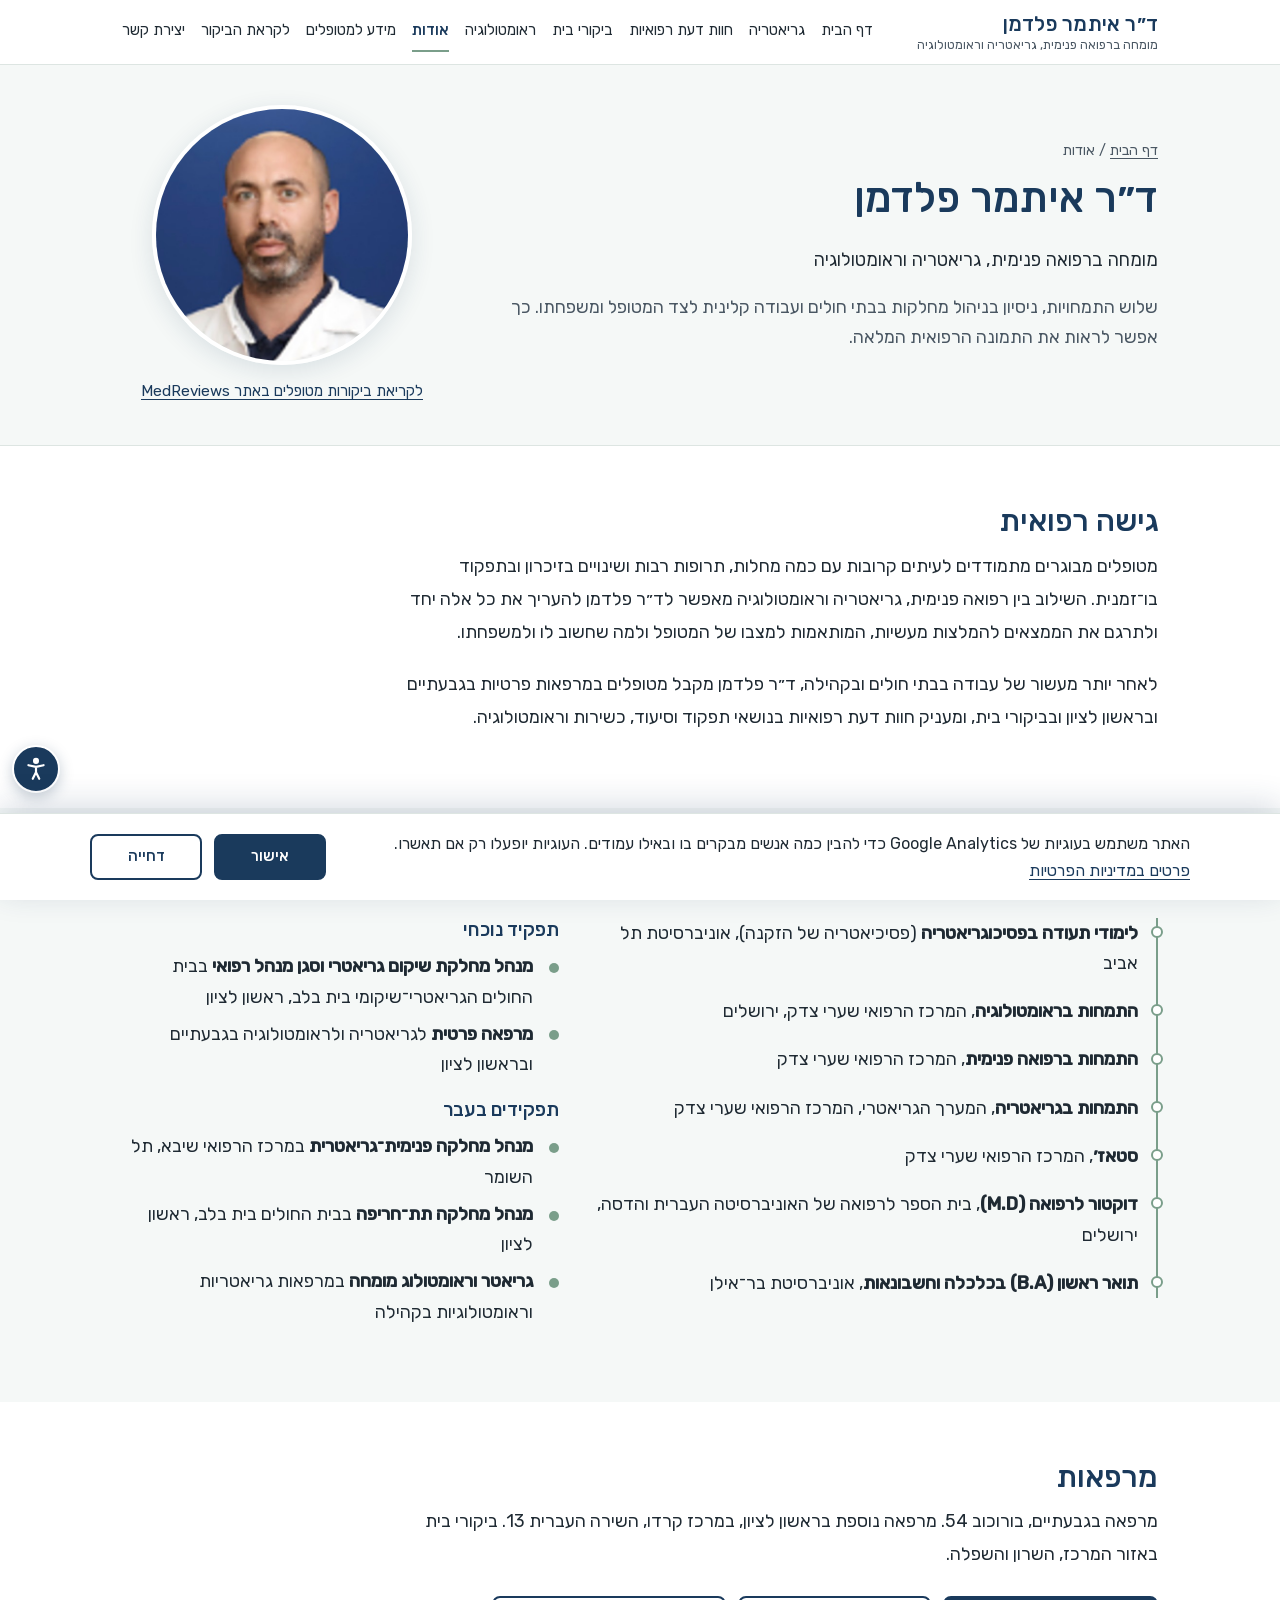
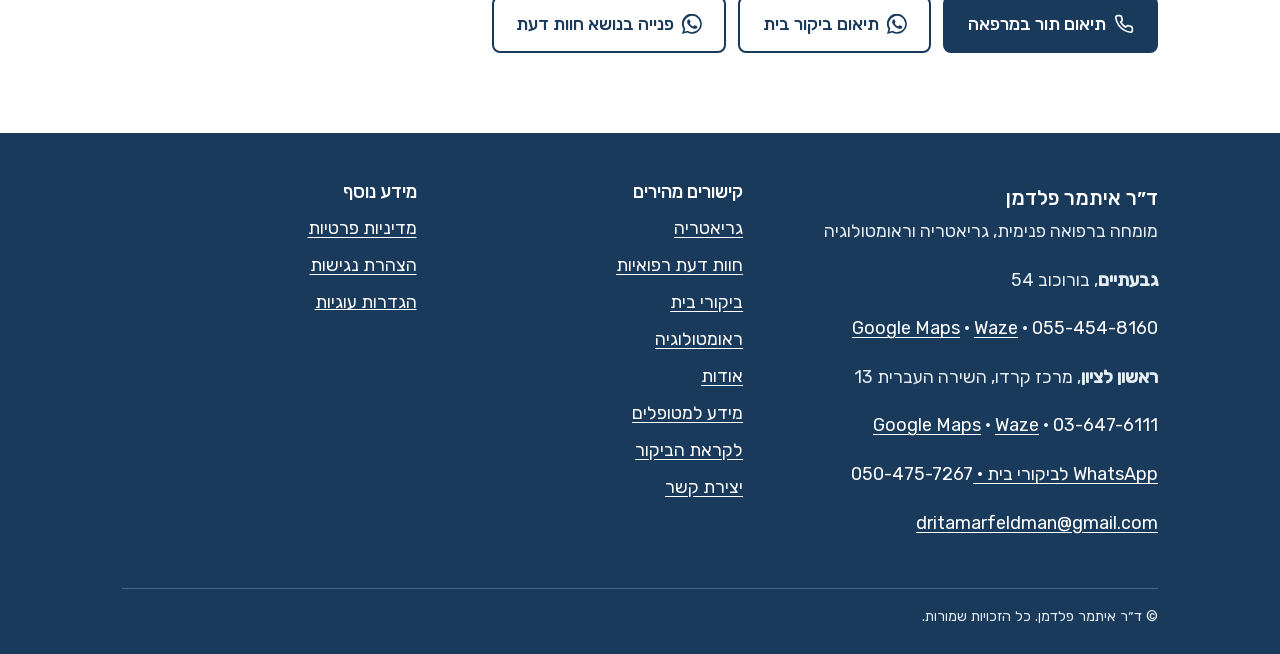
==== commit 2383aa14: "Google Analytics behind consent banner; approved by Dr. Feldman 2026-10-23 Co-Authored-By: Claude Op" ====
--- a/site/about/index.html
+++ b/site/about/index.html
@@ -1,5 +1,5 @@
 <!doctype html>
-<html lang="he" dir="rtl">
+<html lang="he" dir="rtl" data-ga="G-DVT6R9CZDX">
 <head>
 <meta charset="utf-8">
 <meta name="viewport" content="width=device-width, initial-scale=1">
@@ -148,6 +148,7 @@
         <ul>
           <li><a href="../privacy/">מדיניות פרטיות</a></li>
           <li><a href="../accessibility/">הצהרת נגישות</a></li>
+          <li><button type="button" class="link-btn consent-open">הגדרות עוגיות</button></li>
         </ul>
       </div>
     </div>
@@ -174,7 +175,13 @@
   <a class="btn btn-outline" href="https://wa.me/972504757267?text=%D7%A9%D7%9C%D7%95%D7%9D%20%D7%93%D7%B4%D7%A8%20%D7%A4%D7%9C%D7%93%D7%9E%D7%9F%2C" data-event="click_whatsapp_general"><svg viewBox="0 0 24 24" fill="currentColor" aria-hidden="true"><path d="M17.5 14.4c-.3-.1-1.7-.8-2-.9-.3-.1-.5-.1-.7.1-.2.3-.8.9-.9 1.1-.2.2-.3.2-.6.1-.3-.1-1.2-.5-2.3-1.4-.9-.8-1.4-1.7-1.6-2-.2-.3 0-.5.1-.6l.4-.5c.2-.2.2-.3.3-.5.1-.2 0-.4 0-.5l-.9-2.2c-.2-.6-.5-.5-.7-.5h-.6c-.2 0-.5.1-.8.4-.3.3-1 1-1 2.5s1.1 2.9 1.2 3.1c.1.2 2.1 3.2 5.1 4.5.7.3 1.3.5 1.7.6.7.2 1.4.2 1.9.1.6-.1 1.7-.7 2-1.4.2-.7.2-1.3.2-1.4-.1-.1-.3-.2-.6-.3zM12 21.8c-1.8 0-3.5-.5-5-1.4l-.4-.2-3.7 1 1-3.6-.2-.4A9.8 9.8 0 1 1 12 21.8zm8.4-18.2A11.8 11.8 0 0 0 1.7 17.9L0 24l6.3-1.7A11.8 11.8 0 0 0 23.8 12c0-3.2-1.2-6.1-3.4-8.4z"/></svg>שאלה אחרת</a>
   <button type="button" class="sheet-close">סגירה</button>
 </div>
-
+<div class="consent" id="consent" role="region" aria-label="הסכמה לעוגיות" hidden>
+  <p class="mt-0">האתר משתמש בעוגיות של Google Analytics כדי להבין כמה אנשים מבקרים בו ובאילו עמודים. העוגיות יופעלו רק אם תאשרו. <a href="../privacy/#cookies">פרטים במדיניות הפרטיות</a></p>
+  <div class="consent-actions">
+    <button type="button" class="btn btn-primary btn-sm" data-consent="granted">אישור</button>
+    <button type="button" class="btn btn-outline btn-sm" data-consent="denied">דחייה</button>
+  </div>
+</div>
 <script src="../assets/main.js" defer></script>
 </body>
 </html>
--- a/site/assets/style.css
+++ b/site/assets/style.css
@@ -278,7 +278,7 @@
   .consent-actions .btn { flex: none; min-width: 7rem; white-space: nowrap; }
 }
 .link-btn { font: inherit; background: none; border: 0; padding: 0; color: inherit; text-decoration: underline; cursor: pointer; }
-.site-footer .link-btn { color: #fff; }
+.site-footer .link-btn { color: #fff; min-height: 44px; margin-block: -.6rem; } /* finger-sized tap area, same line spacing as the links beside it */
 @media print { .consent { display: none !important; } }
 
 /* larger text */
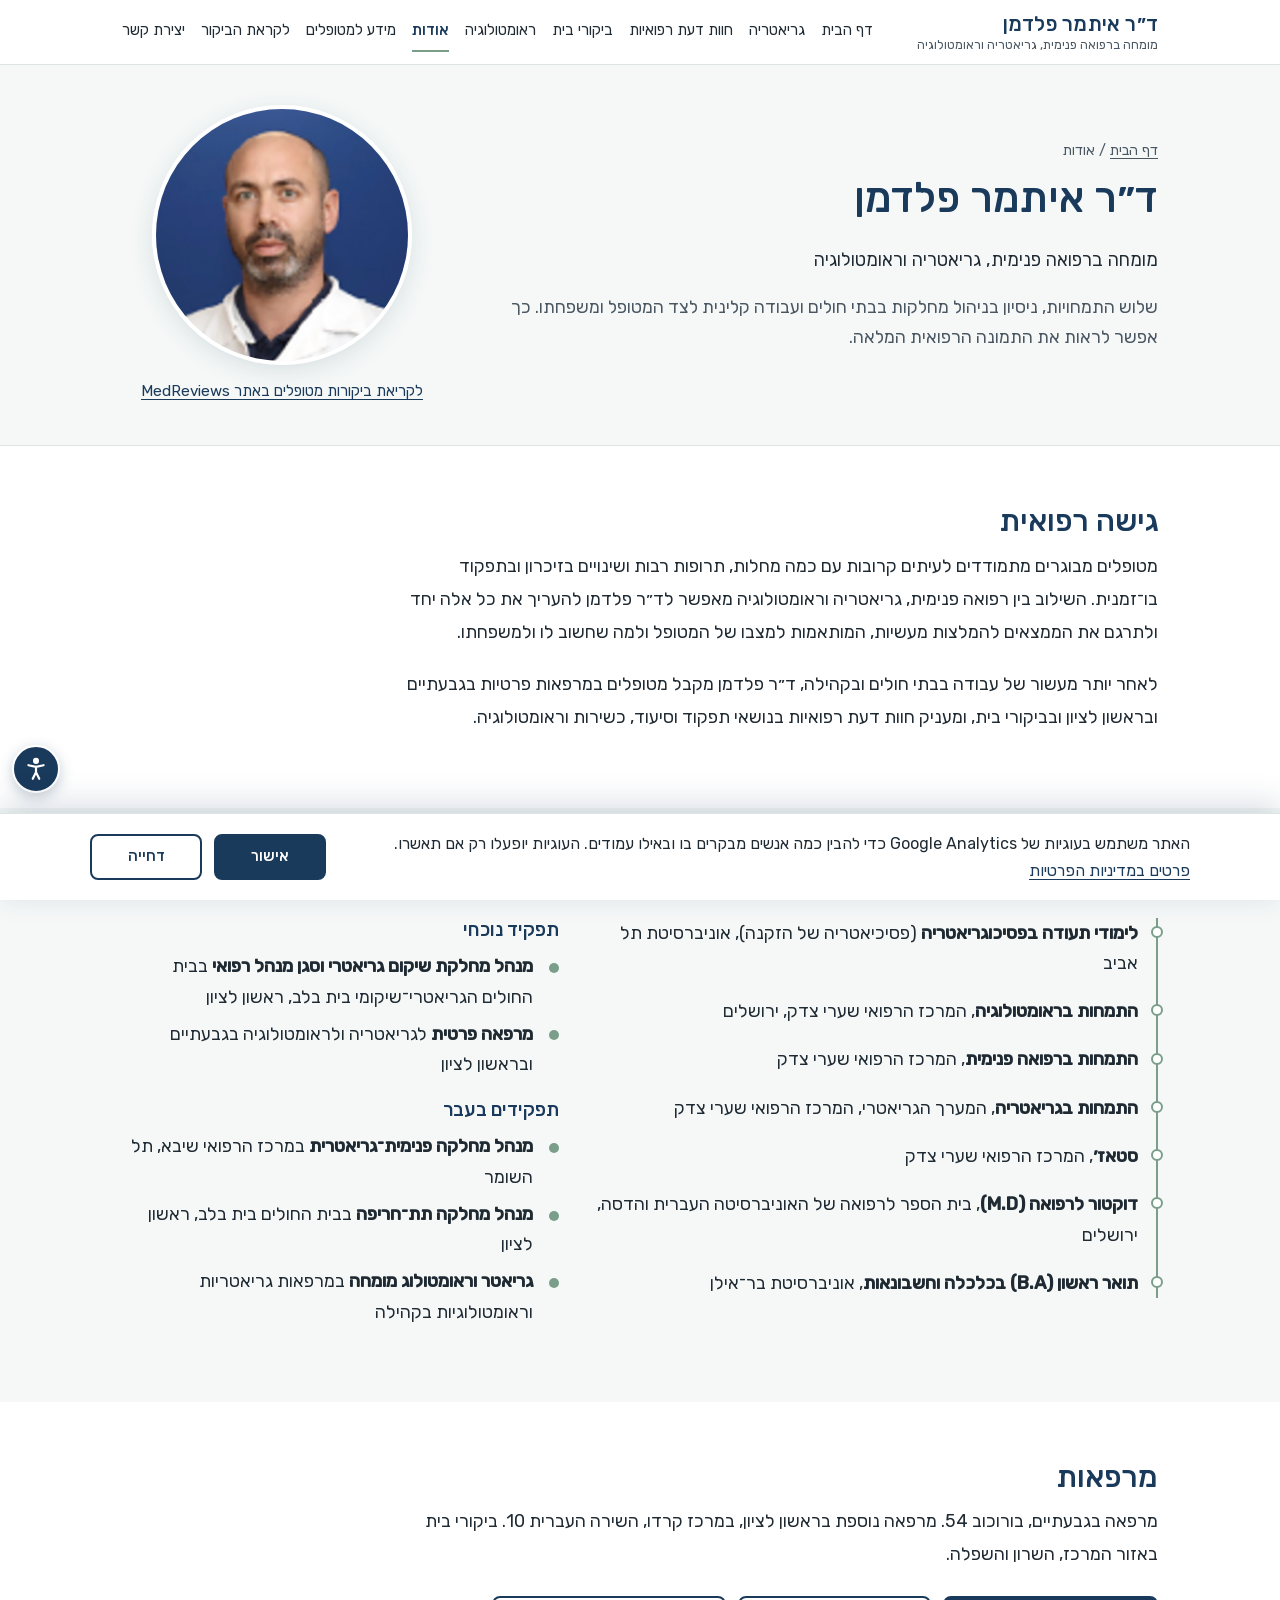
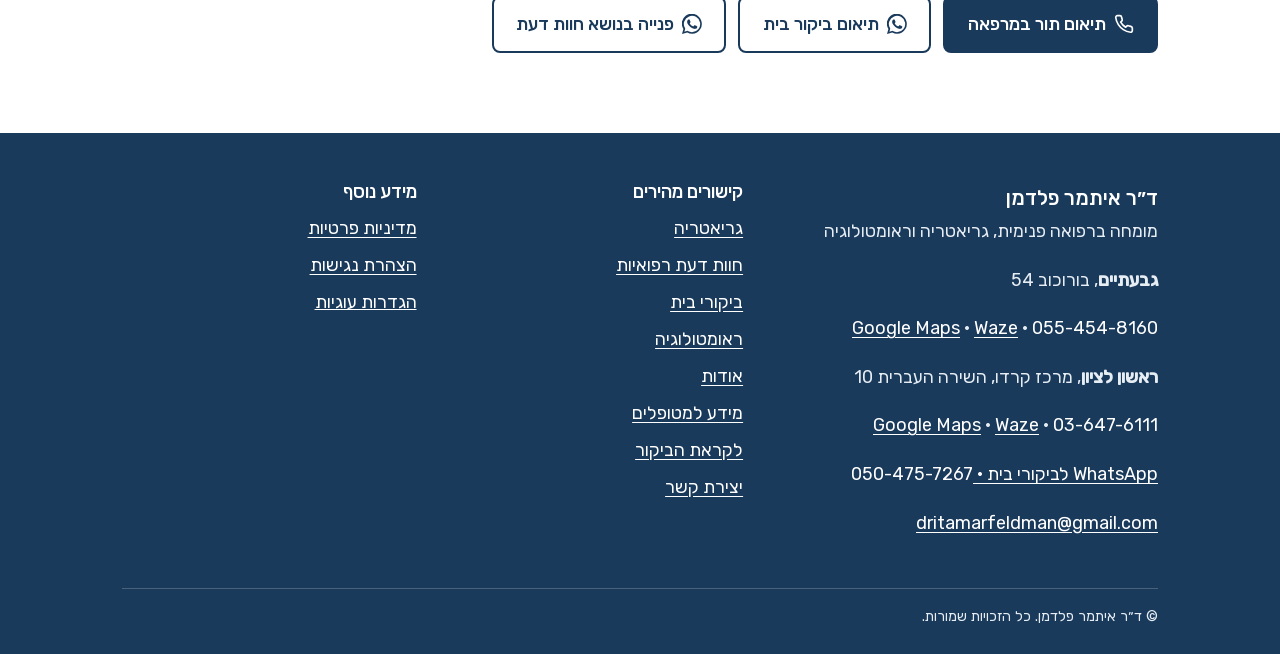
==== commit 5d48e077: "Rishon clinic address: HaShira HaIvrit 10 (was 13); approved by Dr. Feldman 2026-10-30 Co-Authored-B" ====
--- a/site/about/index.html
+++ b/site/about/index.html
@@ -6,6 +6,7 @@
 <title>אודות ד״ר איתמר פלדמן | רפואה פנימית, גריאטריה וראומטולוגיה</title>
 <meta name="description" content="ד״ר איתמר פלדמן, מומחה ברפואה פנימית, גריאטריה וראומטולוגיה. בוגר האוניברסיטה העברית, התמחויות במרכז הרפואי שערי צדק, מנהל מחלקה בבית החולים בית בלב, ובעבר מנהל מחלקה פנימית־גריאטרית במרכז הרפואי שיבא.">
 <meta name="theme-color" content="#1a3a5c">
+<link rel="canonical" href="https://drfeldman.co.il/about/">
 <link rel="preload" href="../assets/fonts/rubik-hebrew.woff2" as="font" type="font/woff2" crossorigin>
 <link rel="stylesheet" href="../assets/style.css">
 <link rel="icon" href="../assets/favicon.svg" type="image/svg+xml">
@@ -103,7 +104,7 @@
 <section class="section">
   <div class="wrap prose">
     <h2>מרפאות</h2>
-    <p>מרפאה בגבעתיים, בורוכוב 54. מרפאה נוספת בראשון לציון, במרכז קרדו, השירה העברית 13. ביקורי בית באזור המרכז, השרון והשפלה.</p>
+    <p>מרפאה בגבעתיים, בורוכוב 54. מרפאה נוספת בראשון לציון, במרכז קרדו, השירה העברית 10. ביקורי בית באזור המרכז, השרון והשפלה.</p>
     <div class="btn-stack">
       <a class="btn btn-primary" href="tel:+972554548160" data-event="click_phone_givatayim"><svg viewBox="0 0 24 24" fill="none" stroke="currentColor" stroke-width="2" stroke-linecap="round" stroke-linejoin="round" aria-hidden="true"><path d="M22 16.9v3a2 2 0 0 1-2.2 2 19.8 19.8 0 0 1-8.6-3.1 19.5 19.5 0 0 1-6-6A19.8 19.8 0 0 1 2.1 4.2 2 2 0 0 1 4.1 2h3a2 2 0 0 1 2 1.7c.1.9.4 1.8.7 2.7a2 2 0 0 1-.5 2.1L8 9.8a16 16 0 0 0 6 6l1.3-1.3a2 2 0 0 1 2.1-.4c.9.3 1.8.6 2.7.7a2 2 0 0 1 1.7 2z"/></svg>תיאום תור במרפאה</a>
       <a class="btn btn-outline" href="https://wa.me/972504757267?text=%D7%A9%D7%9C%D7%95%D7%9D%20%D7%93%D7%B4%D7%A8%20%D7%A4%D7%9C%D7%93%D7%9E%D7%9F%2C%20%D7%90%D7%A0%D7%99%20%D7%9E%D7%A2%D7%95%D7%A0%D7%99%D7%99%D7%9F%2F%D7%AA%20%D7%9C%D7%AA%D7%90%D7%9D%20%D7%91%D7%99%D7%A7%D7%95%D7%A8%20%D7%91%D7%99%D7%AA." data-event="click_whatsapp_home_visit"><svg viewBox="0 0 24 24" fill="currentColor" aria-hidden="true"><path d="M17.5 14.4c-.3-.1-1.7-.8-2-.9-.3-.1-.5-.1-.7.1-.2.3-.8.9-.9 1.1-.2.2-.3.2-.6.1-.3-.1-1.2-.5-2.3-1.4-.9-.8-1.4-1.7-1.6-2-.2-.3 0-.5.1-.6l.4-.5c.2-.2.2-.3.3-.5.1-.2 0-.4 0-.5l-.9-2.2c-.2-.6-.5-.5-.7-.5h-.6c-.2 0-.5.1-.8.4-.3.3-1 1-1 2.5s1.1 2.9 1.2 3.1c.1.2 2.1 3.2 5.1 4.5.7.3 1.3.5 1.7.6.7.2 1.4.2 1.9.1.6-.1 1.7-.7 2-1.4.2-.7.2-1.3.2-1.4-.1-.1-.3-.2-.6-.3zM12 21.8c-1.8 0-3.5-.5-5-1.4l-.4-.2-3.7 1 1-3.6-.2-.4A9.8 9.8 0 1 1 12 21.8zm8.4-18.2A11.8 11.8 0 0 0 1.7 17.9L0 24l6.3-1.7A11.8 11.8 0 0 0 23.8 12c0-3.2-1.2-6.1-3.4-8.4z"/></svg>תיאום ביקור בית</a>
@@ -124,8 +125,8 @@
           <p class="mt-0"><a href="tel:+972554548160" data-event="click_phone_givatayim"><span class="ltr">055-454-8160</span></a> · <a href="https://www.google.com/maps/search/?api=1&query=%D7%91%D7%95%D7%A8%D7%95%D7%9B%D7%95%D7%91%2054%2C%20%D7%92%D7%91%D7%A2%D7%AA%D7%99%D7%99%D7%9D" target="_blank" rel="noopener" data-event="click_navigation_givatayim">Google Maps</a> · <a href="https://waze.com/ul?q=%D7%91%D7%95%D7%A8%D7%95%D7%9B%D7%95%D7%91%2054%2C%20%D7%92%D7%91%D7%A2%D7%AA%D7%99%D7%99%D7%9D&navigate=yes" target="_blank" rel="noopener" data-event="click_navigation_givatayim">Waze</a></p>
         </div>
         <div class="footer-clinic">
-          <p class="mt-0"><strong>ראשון לציון</strong>, מרכז קרדו, השירה העברית 13</p>
-          <p class="mt-0"><a href="tel:+97236476111" data-event="click_phone_rishon"><span class="ltr">03-647-6111</span></a> · <a href="https://www.google.com/maps/search/?api=1&query=%D7%94%D7%A9%D7%99%D7%A8%D7%94%20%D7%94%D7%A2%D7%91%D7%A8%D7%99%D7%AA%2013%2C%20%D7%A8%D7%90%D7%A9%D7%95%D7%9F%20%D7%9C%D7%A6%D7%99%D7%95%D7%9F" target="_blank" rel="noopener" data-event="click_navigation_rishon">Google Maps</a> · <a href="https://waze.com/ul?q=%D7%94%D7%A9%D7%99%D7%A8%D7%94%20%D7%94%D7%A2%D7%91%D7%A8%D7%99%D7%AA%2013%2C%20%D7%A8%D7%90%D7%A9%D7%95%D7%9F%20%D7%9C%D7%A6%D7%99%D7%95%D7%9F&navigate=yes" target="_blank" rel="noopener" data-event="click_navigation_rishon">Waze</a></p>
+          <p class="mt-0"><strong>ראשון לציון</strong>, מרכז קרדו, השירה העברית 10</p>
+          <p class="mt-0"><a href="tel:+97236476111" data-event="click_phone_rishon"><span class="ltr">03-647-6111</span></a> · <a href="https://www.google.com/maps/search/?api=1&query=%D7%94%D7%A9%D7%99%D7%A8%D7%94%20%D7%94%D7%A2%D7%91%D7%A8%D7%99%D7%AA%2010%2C%20%D7%A8%D7%90%D7%A9%D7%95%D7%9F%20%D7%9C%D7%A6%D7%99%D7%95%D7%9F" target="_blank" rel="noopener" data-event="click_navigation_rishon">Google Maps</a> · <a href="https://waze.com/ul?q=%D7%94%D7%A9%D7%99%D7%A8%D7%94%20%D7%94%D7%A2%D7%91%D7%A8%D7%99%D7%AA%2010%2C%20%D7%A8%D7%90%D7%A9%D7%95%D7%9F%20%D7%9C%D7%A6%D7%99%D7%95%D7%9F&navigate=yes" target="_blank" rel="noopener" data-event="click_navigation_rishon">Waze</a></p>
         </div>
         <p><a href="https://wa.me/972504757267?text=%D7%A9%D7%9C%D7%95%D7%9D%20%D7%93%D7%B4%D7%A8%20%D7%A4%D7%9C%D7%93%D7%9E%D7%9F%2C%20%D7%90%D7%A0%D7%99%20%D7%9E%D7%A2%D7%95%D7%A0%D7%99%D7%99%D7%9F%2F%D7%AA%20%D7%9C%D7%AA%D7%90%D7%9D%20%D7%91%D7%99%D7%A7%D7%95%D7%A8%20%D7%91%D7%99%D7%AA." data-event="click_whatsapp_home">WhatsApp לביקורי בית · <span class="ltr">050-475-7267</span></a></p>
         <p><a href="mailto:dritamarfeldman@gmail.com" data-event="click_email">dritamarfeldman@gmail.com</a></p>
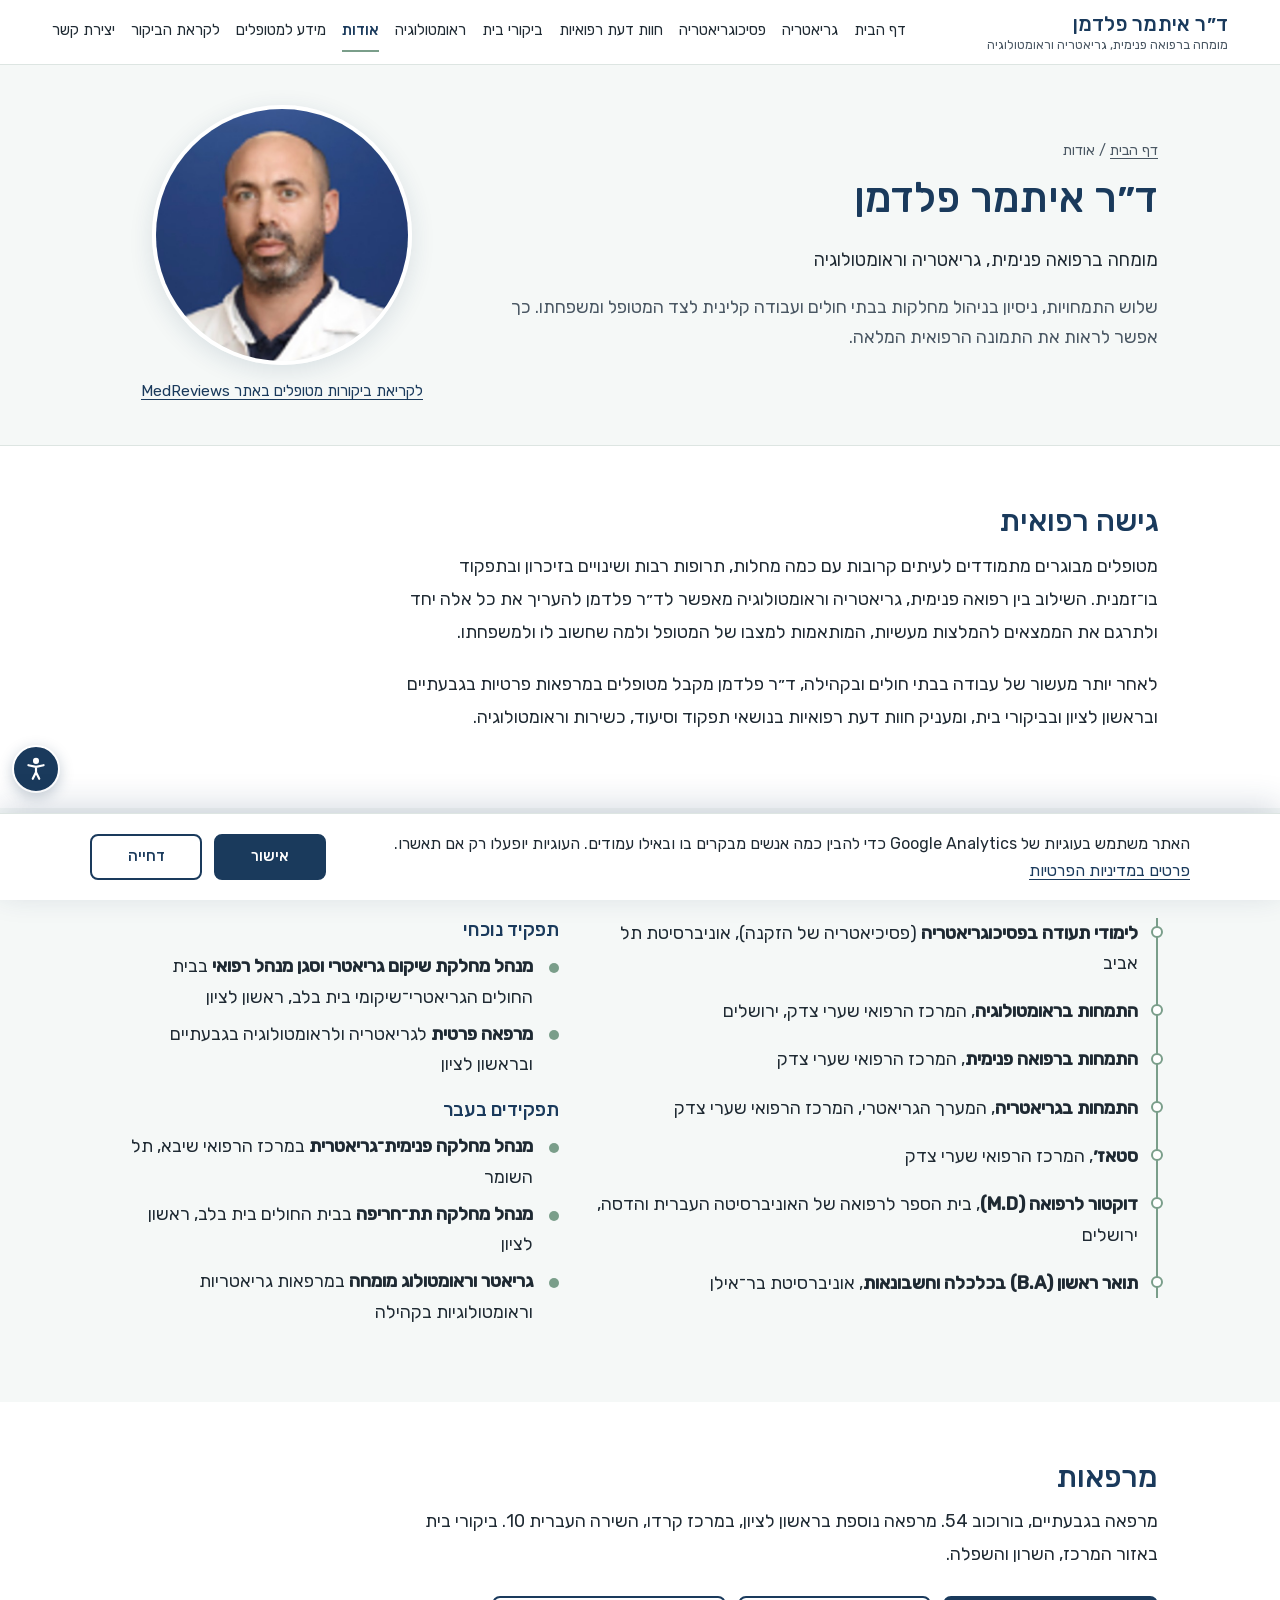
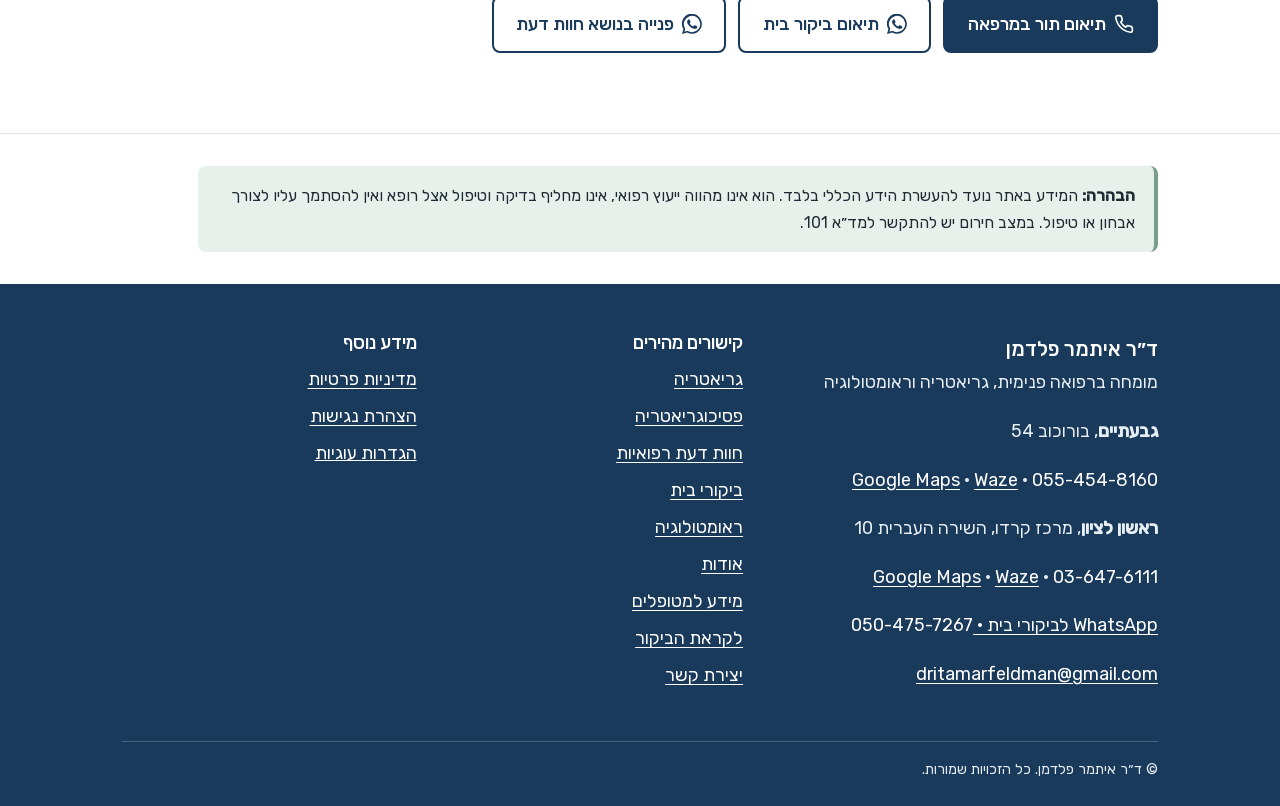
==== commit 2e0ad9ff: "Psychogeriatrics page, medical disclaimer on every page, GCA wording, Givatayim phone on before-visi" ====
--- a/site/about/index.html
+++ b/site/about/index.html
@@ -35,6 +35,7 @@
       <ul>
 <li><a href="../">דף הבית</a></li>
 <li><a href="../geriatrics/">גריאטריה</a></li>
+<li><a href="../psychogeriatrics/">פסיכוגריאטריה</a></li>
 <li><a href="../medical-opinions/">חוות דעת רפואיות</a></li>
 <li><a href="../home-visits/">ביקורי בית</a></li>
 <li><a href="../rheumatology/">ראומטולוגיה</a></li>
@@ -113,6 +114,11 @@
   </div>
 </section>
 
+<section class="disclaimer" aria-label="הבהרה">
+  <div class="wrap">
+    <p class="note"><strong>הבהרה:</strong> המידע באתר נועד להעשרת הידע הכללי בלבד. הוא אינו מהווה ייעוץ רפואי, אינו מחליף בדיקה וטיפול אצל רופא ואין להסתמך עליו לצורך אבחון או טיפול. במצב חירום יש להתקשר <span class="nowrap">למד״א <span class="ltr">101</span>.</span></p>
+  </div>
+</section>
 </main>
 <footer class="site-footer">
   <div class="wrap">
@@ -135,6 +141,7 @@
         <h2>קישורים מהירים</h2>
         <ul>
 <li><a href="../geriatrics/">גריאטריה</a></li>
+<li><a href="../psychogeriatrics/">פסיכוגריאטריה</a></li>
 <li><a href="../medical-opinions/">חוות דעת רפואיות</a></li>
 <li><a href="../home-visits/">ביקורי בית</a></li>
 <li><a href="../rheumatology/">ראומטולוגיה</a></li>
--- a/site/assets/style.css
+++ b/site/assets/style.css
@@ -71,9 +71,9 @@
 .wrap { max-width: var(--wrap); margin-inline: auto; padding-inline: 16px; }
 @media (min-width: 900px) { .wrap { padding-inline: 32px; } }
 
-/* Header */
+/* Header (wider than the page column so all ten menu links fit on one line) */
 .site-header { position: sticky; top: 0; z-index: 50; background: rgba(255,255,255,.97); border-block-end: 1px solid var(--border); }
-.header-row { display: flex; align-items: center; justify-content: space-between; gap: 1rem; min-height: 64px; }
+.header-row { max-width: 1240px; display: flex; align-items: center; justify-content: space-between; gap: 1rem; min-height: 64px; }
 .logo { text-decoration: none; color: var(--blue); display: flex; flex-direction: column; line-height: 1.2; }
 .logo-name { font-size: 1.3rem; font-weight: 500; letter-spacing: .01em; }
 .logo-sub { font-size: .8rem; color: var(--muted); font-weight: 400; }
@@ -85,7 +85,7 @@
 .main-nav li { margin: 0; }
 .main-nav a { display: block; padding: .75rem .25rem; text-decoration: none; color: var(--text); border-block-end: 1px solid var(--bg-alt); min-height: 48px; }
 .main-nav a[aria-current="page"] { color: var(--blue); font-weight: 500; border-inline-start: 3px solid var(--sage); padding-inline-start: .6rem; }
-@media (min-width: 1100px) {
+@media (min-width: 1240px) {
   .menu-toggle { display: none; }
   .logo { white-space: nowrap; }
   .main-nav, .main-nav.open { display: block; position: static; box-shadow: none; border: 0; background: none; flex: 1; }
@@ -200,6 +200,11 @@
 .site-footer ul { list-style: none; padding: 0; }
 .site-footer li { margin-block-end: .4rem; }
 .footer-brand { font-size: 1.3rem; color: #fff; font-weight: 500; margin: 0; }
+.nowrap { white-space: nowrap; }
+
+/* medical disclaimer at the end of every page's content */
+.disclaimer { padding-block: 32px; border-block-start: 1px solid var(--border); }
+.disclaimer .note { margin: 0; max-width: 60rem; font-size: 1rem; }
 .footer-bottom { border-block-start: 1px solid rgba(255,255,255,.2); margin-block-start: 2rem; padding-block-start: 1rem; font-size: .9rem; display: flex; flex-wrap: wrap; gap: .5rem 1.5rem; justify-content: space-between; }
 
 /* Mobile action bar */
@@ -316,7 +321,7 @@
 .reviews-link { white-space: normal; }
 .prose a[href^="mailto:"], .chips li, .btn, .action-bar span { overflow-wrap: anywhere; }
 .btn-stack > *, .hero-grid > *, .split > * { min-width: 0; max-width: 100%; }
-@media (max-width: 1099px) { .header-row { flex-wrap: wrap; } }
-@media (min-width: 1100px) { .main-nav ul { flex-wrap: wrap; } }
+@media (max-width: 1239px) { .header-row { flex-wrap: wrap; } }
+@media (min-width: 1240px) { .main-nav ul { flex-wrap: wrap; } }
 .cards > * { min-width: 0; }
 h1, h2, h3, summary, .card, .prose li { overflow-wrap: anywhere; }
